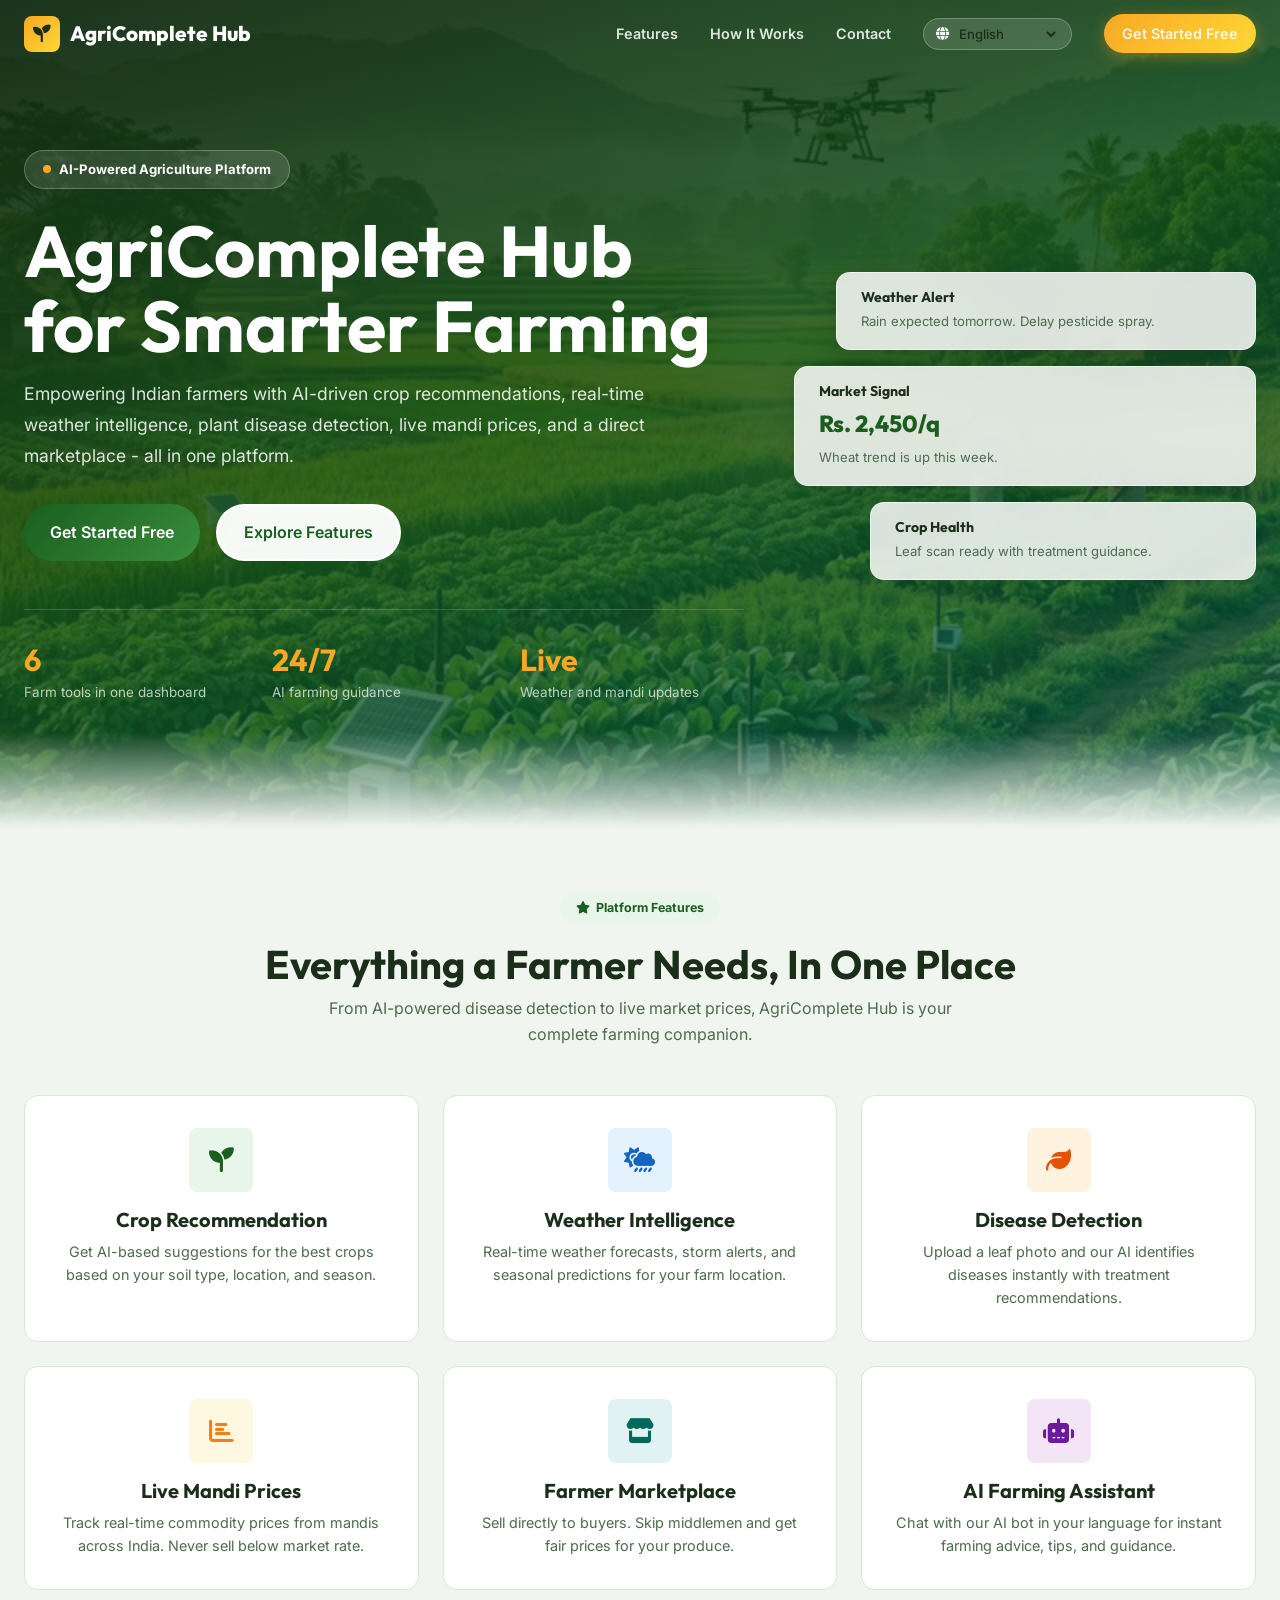
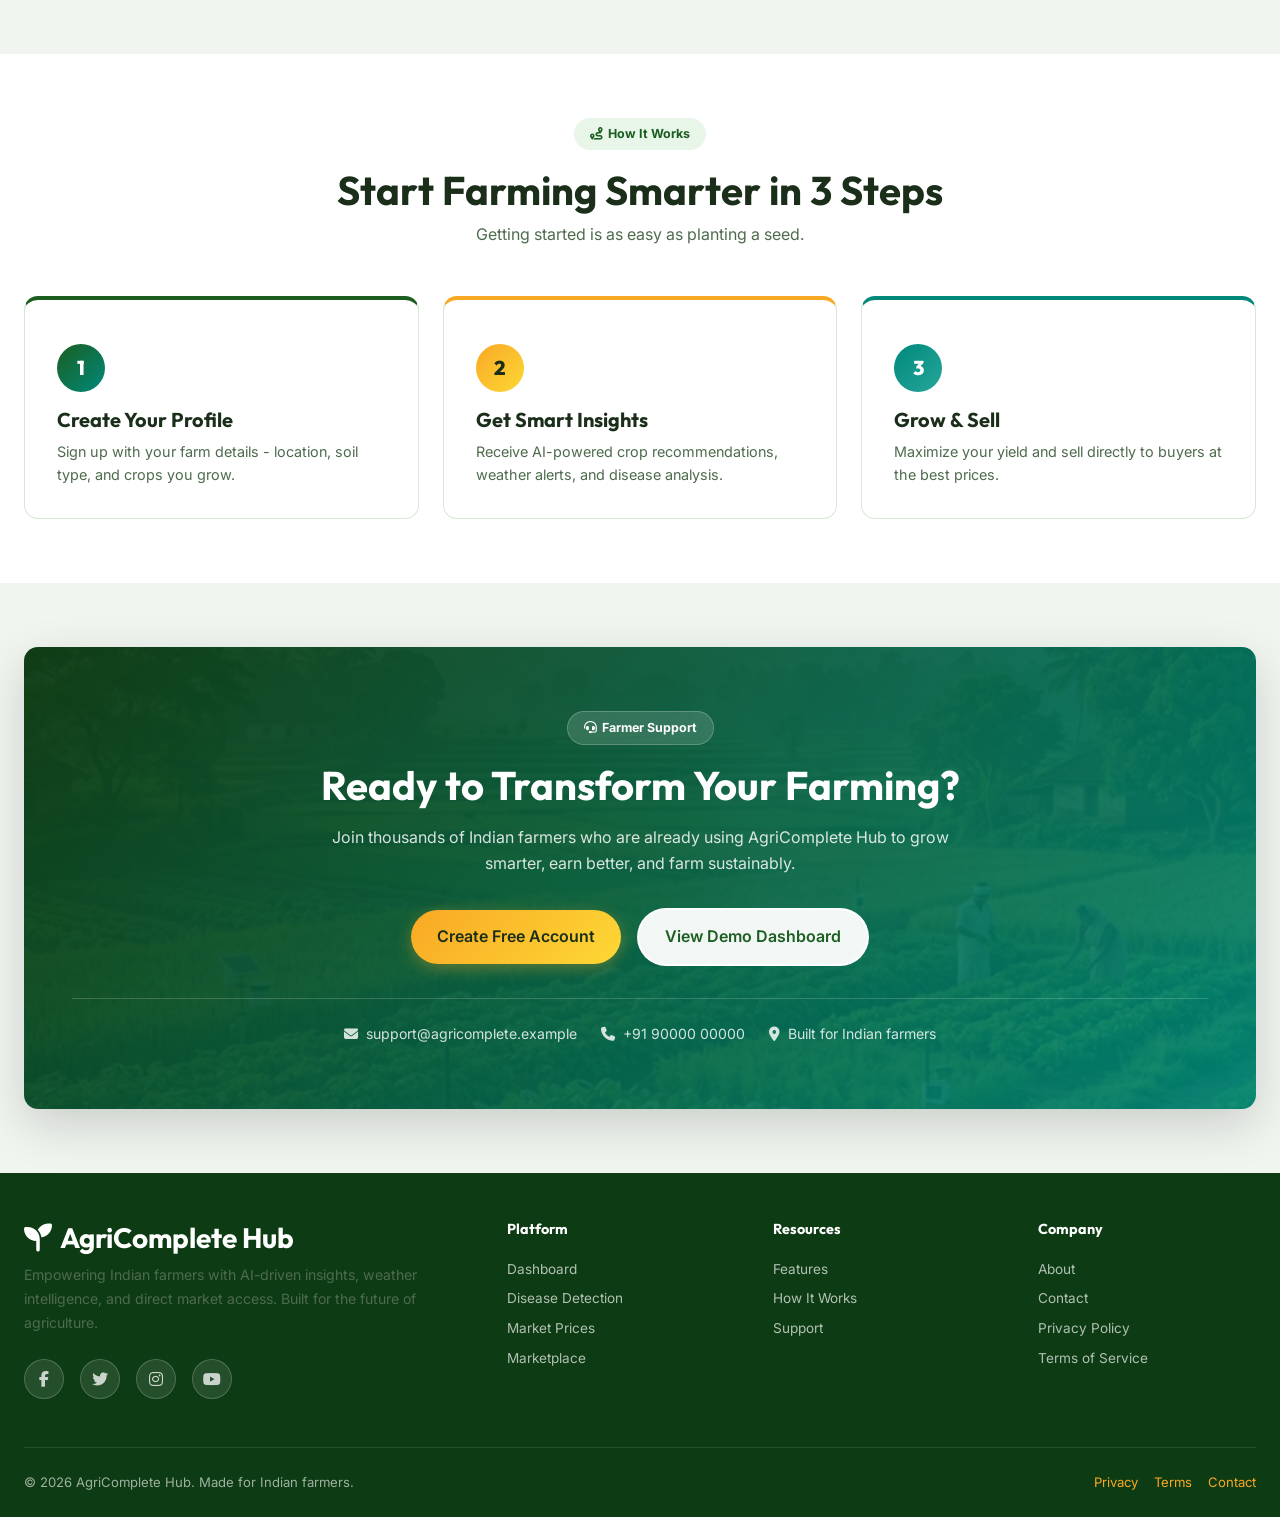
==== agricomplete-hub/frontend/index.html @ 4faf3c4d "Fix deployed login API targeting" ====
﻿<!DOCTYPE html>
<html lang="en">
<head>
 <meta charset="UTF-8">
 <meta name="viewport" content="width=device-width, initial-scale=1.0">
 <title>AgriComplete Hub - Smart Farming Made Simple</title>
 <meta name="description" content="AgriComplete Hub is an AI-powered agriculture platform helping farmers with crop recommendations, weather alerts, disease detection, market prices, and direct buyer connections.">
 <link rel="stylesheet" href="css/style.css?v=price-controls-20260604">
 <link rel="stylesheet" href="https://cdnjs.cloudflare.com/ajax/libs/font-awesome/6.5.1/css/all.min.css">
</head>
<body>

 <!-- ============ NAVIGATION ============ -->
 <nav class="landing-nav" id="landingNav">
 <div class="container">
 <a href="index.html" class="logo" aria-label="AgriComplete Hub home">
 <span class="logo-icon"><i class="fas fa-seedling"></i></span>
 AgriComplete Hub
 </a>
 <div class="landing-links" id="navLinks">
 <a href="#features" data-i18n="nav_features">Features</a>
 <a href="#how-it-works" data-i18n="nav_how_it_works">How It Works</a>
 <a href="#contact" data-i18n="nav_contact">Contact</a>
 <div class="lang-selector">
 <i class="fas fa-globe"></i>
 <select id="langSelectorLanding" onchange="changeLanguage(this.value)" aria-label="Select language">
 <option value="en">English</option>
 <option value="hi">HI</option>
 <option value="mr">MR</option>
 <option value="pa">PA</option>
 <option value="ta">TA</option>
 <option value="te">TE</option>
 </select>
 </div>
 <a href="auth.html" class="btn btn-accent btn-sm" data-i18n="get_started">Get Started</a>
 </div>
 <button class="mobile-menu-btn" id="mobileMenuBtn" type="button" onclick="toggleMobileMenu()" aria-label="Open menu">
 <i class="fas fa-bars"></i>
 </button>
 </div>
 </nav>

 <!-- ============ HERO ============ -->
 <section class="hero">
 <div class="container">
 <div class="hero-content fade-in">
 <div class="hero-badge">
 <span class="dot"></span>
 <span data-i18n="hero_badge">AI-Powered Agriculture Platform</span>
 </div>
 <h1 data-i18n="hero_title">AgriComplete Hub for Smarter Farming</h1>
 <p data-i18n="hero_desc">Empowering Indian farmers with AI-driven crop recommendations, real-time weather intelligence, plant disease detection, live mandi prices, and a direct marketplace - all in one platform.</p>
 <div class="hero-actions fade-in delay-2">
 <a href="auth.html" class="btn btn-primary btn-lg" data-i18n="get_started">Get Started Free</a>
 <a href="#features" class="btn btn-secondary btn-lg" data-i18n="explore_features">Explore Features</a>
 </div>
 <div class="hero-stats fade-in delay-3" aria-label="Platform highlights">
 <div class="hero-stat">
 <h3>6</h3>
 <p data-i18n="hero_stat_tools_text">Farm tools in one dashboard</p>
 </div>
 <div class="hero-stat">
 <h3>24/7</h3>
 <p data-i18n="hero_stat_ai_text">AI farming guidance</p>
 </div>
 <div class="hero-stat">
 <h3>Live</h3>
 <p data-i18n="hero_stat_live_text">Weather and mandi updates</p>
 </div>
 </div>
 </div>
 <div class="hero-visual fade-in delay-4" aria-hidden="true">
 <div class="float-card">
 <h4 data-i18n="float_weather_title">Weather Alert</h4>
 <p data-i18n="float_weather_text">Rain expected tomorrow. Delay pesticide spray.</p>
 </div>
 <div class="float-card">
 <h4 data-i18n="float_market_title">Market Signal</h4>
 <p class="float-value">Rs. 2,450/q</p>
 <p data-i18n="float_market_text">Wheat trend is up this week.</p>
 </div>
 <div class="float-card">
 <h4 data-i18n="float_crop_title">Crop Health</h4>
 <p data-i18n="float_crop_text">Leaf scan ready with treatment guidance.</p>
 </div>
 </div>
 </div>
 </section>

 <!-- ============ FEATURES ============ -->
 <section class="features-section" id="features">
 <div class="container">
 <div class="section-header fade-in">
 <div class="section-badge">
 <i class="fas fa-star"></i>
 <span data-i18n="features_badge">Platform Features</span>
 </div>
 <h2 data-i18n="features_title">Everything a Farmer Needs, In One Place</h2>
 <p data-i18n="features_desc">From AI-powered disease detection to live market prices, AgriComplete Hub is your complete farming companion.</p>
 </div>
 <div class="grid-3" id="featureGrid">
 <div class="feature-card fade-in delay-1">
 <div class="feature-icon green"><i class="fas fa-seedling"></i></div>
 <h4 data-i18n="f1_title">Crop Recommendation</h4>
 <p data-i18n="f1_desc">Get AI-based suggestions for the best crops based on your soil type, location, and season.</p>
 </div>
 <div class="feature-card fade-in delay-2">
 <div class="feature-icon blue"><i class="fas fa-cloud-sun-rain"></i></div>
 <h4 data-i18n="f2_title">Weather Intelligence</h4>
 <p data-i18n="f2_desc">Real-time weather forecasts, storm alerts, and seasonal predictions for your farm location.</p>
 </div>
 <div class="feature-card fade-in delay-3">
 <div class="feature-icon orange"><i class="fas fa-leaf"></i></div>
 <h4 data-i18n="f3_title">Disease Detection</h4>
 <p data-i18n="f3_desc">Upload a leaf photo and our AI identifies diseases instantly with treatment recommendations.</p>
 </div>
 <div class="feature-card fade-in delay-1">
 <div class="feature-icon yellow"><i class="fas fa-chart-bar"></i></div>
 <h4 data-i18n="f4_title">Live Mandi Prices</h4>
 <p data-i18n="f4_desc">Track real-time commodity prices from mandis across India. Never sell below market rate.</p>
 </div>
 <div class="feature-card fade-in delay-2">
 <div class="feature-icon teal"><i class="fas fa-store"></i></div>
 <h4 data-i18n="f5_title">Farmer Marketplace</h4>
 <p data-i18n="f5_desc">Sell directly to buyers. Skip middlemen and get fair prices for your produce.</p>
 </div>
 <div class="feature-card fade-in delay-3">
 <div class="feature-icon purple"><i class="fas fa-robot"></i></div>
 <h4 data-i18n="f6_title">AI Farming Assistant</h4>
 <p data-i18n="f6_desc">Chat with our AI bot in your language for instant farming advice, tips, and guidance.</p>
 </div>
 </div>
 </div>
 </section>

 <!-- ============ HOW IT WORKS ============ -->
 <section class="landing-section section-light" id="how-it-works">
 <div class="container">
 <div class="section-header fade-in">
 <div class="section-badge">
 <i class="fas fa-route"></i>
 <span data-i18n="hiw_badge">How It Works</span>
 </div>
 <h2 data-i18n="hiw_title">Start Farming Smarter in 3 Steps</h2>
 <p data-i18n="hiw_desc">Getting started is as easy as planting a seed.</p>
 </div>
 <div class="how-steps">
 <div class="step-card fade-in delay-1">
 <span class="step-number">1</span>
 <h4 data-i18n="step1_title">Create Your Profile</h4>
 <p data-i18n="step1_desc">Sign up with your farm details - location, soil type, and crops you grow.</p>
 </div>
 <div class="step-card fade-in delay-2">
 <span class="step-number">2</span>
 <h4 data-i18n="step2_title">Get Smart Insights</h4>
 <p data-i18n="step2_desc">Receive AI-powered crop recommendations, weather alerts, and disease analysis.</p>
 </div>
 <div class="step-card fade-in delay-3">
 <span class="step-number">3</span>
 <h4 data-i18n="step3_title">Grow & Sell</h4>
 <p data-i18n="step3_desc">Maximize your yield and sell directly to buyers at the best prices.</p>
 </div>
 </div>
 </div>
 </section>

 <!-- ============ CONTACT / CTA ============ -->
 <section class="cta-section" id="contact">
 <div class="container">
 <div class="cta-box fade-in">
 <div class="section-badge cta-badge">
 <i class="fas fa-headset"></i>
 <span data-i18n="cta_badge">Farmer Support</span>
 </div>
 <h2 data-i18n="cta_title">Ready to Transform Your Farming?</h2>
 <p data-i18n="cta_desc">Join thousands of Indian farmers who are already using AgriComplete Hub to grow smarter, earn better, and farm sustainably.</p>
 <div class="cta-actions">
 <a href="auth.html" class="btn btn-accent btn-lg" data-i18n="cta_btn1">Create Free Account</a>
 <a href="dashboard.html" class="btn btn-secondary btn-lg" data-i18n="cta_btn2">View Demo Dashboard</a>
 </div>
 <div class="contact-list" aria-label="Contact options">
 <span><i class="fas fa-envelope"></i> <span data-i18n="contact_email">support@agricomplete.example</span></span>
 <span><i class="fas fa-phone"></i> <span data-i18n="contact_phone">+91 90000 00000</span></span>
 <span><i class="fas fa-location-dot"></i> <span data-i18n="contact_location">Built for Indian farmers</span></span>
 </div>
 </div>
 </div>
 </section>

 <!-- ============ FOOTER ============ -->
 <footer class="landing-footer">
 <div class="container">
 <div class="footer-grid">
 <div class="footer-brand">
 <h3>
 <span><i class="fas fa-seedling"></i></span> AgriComplete Hub
 </h3>
 <p data-i18n="footer_desc">Empowering Indian farmers with AI-driven insights, weather intelligence, and direct market access. Built for the future of agriculture.</p>
 <div class="footer-socials">
 <a href="#" class="btn-icon" aria-label="Facebook"><i class="fab fa-facebook-f"></i></a>
 <a href="#" class="btn-icon" aria-label="Twitter"><i class="fab fa-twitter"></i></a>
 <a href="#" class="btn-icon" aria-label="Instagram"><i class="fab fa-instagram"></i></a>
 <a href="#" class="btn-icon" aria-label="YouTube"><i class="fab fa-youtube"></i></a>
 </div>
 </div>
 <div class="footer-links">
 <h4 data-i18n="footer_platform">Platform</h4>
 <a href="dashboard.html" data-i18n="nav_dashboard">Dashboard</a>
 <a href="disease-detection.html" data-i18n="nav_disease">Disease Detection</a>
 <a href="market-prices.html" data-i18n="nav_market">Market Prices</a>
 <a href="marketplace.html" data-i18n="nav_marketplace">Marketplace</a>
 </div>
 <div class="footer-links">
 <h4 data-i18n="footer_resources">Resources</h4>
 <a href="#features" data-i18n="nav_features">Features</a>
 <a href="#how-it-works" data-i18n="nav_how_it_works">How It Works</a>
 <a href="#contact" data-i18n="footer_support">Support</a>
 </div>
 <div class="footer-links">
 <h4 data-i18n="footer_company">Company</h4>
 <a href="#contact" data-i18n="footer_about">About</a>
 <a href="#contact" data-i18n="nav_contact">Contact</a>
 <a href="#contact" data-i18n="footer_privacy">Privacy Policy</a>
 <a href="#contact" data-i18n="footer_terms">Terms of Service</a>
 </div>
 </div>
 <div class="footer-bottom">
 <p data-i18n="footer_copyright">&copy; 2026 AgriComplete Hub. Made for Indian farmers.</p>
 <p>
 <a href="#contact" data-i18n="footer_privacy_short">Privacy</a>
 <a href="#contact" data-i18n="footer_terms_short">Terms</a>
 <a href="#contact" data-i18n="nav_contact">Contact</a>
 </p>
 </div>
 </div>
 </footer>

 <script src="js/main.js?v=deploy-auth-20260608"></script>
</body>
</html>
---- agricomplete-hub/frontend/css/style.css ----
/* =============================================
 AgriComplete Hub — Design System
 ============================================= */
@import url('https://fonts.googleapis.com/css2?family=Inter:wght@300;400;500;600;700;800;900&family=Outfit:wght@400;500;600;700;800&display=swap');

/* ---------- CSS Variables ---------- */:root {
 /* Brand */
 --color-primary: #1B5E20;
 --color-primary-light: #388E3C;
 --color-primary-dark: #0D3B13;
 --color-secondary: #F9A825;
 --color-secondary-light: #FDD835;
 --color-accent: #00897B;
 --color-accent-light: #26A69A;

 /* Surfaces */
 --bg-body: #F1F5F0;
 --bg-card: #FFFFFF;
 --bg-sidebar: #0D3B13;
 --bg-glass: rgba(255,255,255,0.72);
 --bg-dark-glass: rgba(13,59,19,0.85);

 /* Text */
 --text-primary: #1A2E1A;
 --text-secondary: #4E6B4E;
 --text-muted: #8CA68C;
 --text-on-dark: #E8F5E9;
 --text-white: #FFFFFF;

 /* Borders & Shadow */
 --border-light: #D5E8D4;
 --border-medium: #A5C9A5;
 --shadow-sm: 0 1px 3px rgba(0,0,0,.06);
 --shadow-md: 0 4px 12px rgba(0,0,0,.08);
 --shadow-lg: 0 8px 30px rgba(0,0,0,.12);
 --shadow-xl: 0 16px 48px rgba(0,0,0,.16);
 --shadow-glow: 0 0 20px rgba(27,94,32,.25);

 /* Radius */
 --radius-sm: 8px;
 --radius-md: 14px;
 --radius-lg: 20px;
 --radius-xl: 28px;
 --radius-full: 9999px;

 /* Spacing */
 --space-xs: 4px;
 --space-sm: 8px;
 --space-md: 16px;
 --space-lg: 24px;
 --space-xl: 32px;
 --space-2xl: 48px;
 --space-3xl: 64px;

 /* Typography */
 --font-primary: 'Inter', -apple-system, sans-serif;
 --font-heading: 'Outfit', 'Inter', sans-serif;

 /* Transitions */
 --ease-smooth: cubic-bezier(.4,0,.2,1);
 --transition-fast: 150ms var(--ease-smooth);
 --transition-normal: 300ms var(--ease-smooth);
 --transition-slow: 500ms var(--ease-smooth);

 /* Layout */
 --sidebar-width: 260px;
 --topbar-height: 64px;
 --content-max: 1280px;
}

/* ---------- Reset ---------- */
*,*::before,*::after { box-sizing:border-box; margin:0; padding:0; }
html { scroll-behavior:smooth; -webkit-text-size-adjust:100%; }
body {
 font-family: var(--font-primary);
 background: var(--bg-body);
 color: var(--text-primary);
 line-height: 1.6;
 overflow-x: hidden;
 min-height: 100vh;
}
img { max-width:100%; display:block; }
a { text-decoration:none; color:inherit; }
button { cursor:pointer; border:none; background:none; font:inherit; }
ul,ol { list-style:none; }
input,select,textarea { font:inherit; }

/* ---------- Typography ---------- */
h1,h2,h3,h4,h5,h6 { font-family:var(--font-heading); font-weight:700; line-height:1.2; color:var(--text-primary); }
h1 { font-size:clamp(2rem, 5vw, 3.5rem); }
h2 { font-size:clamp(1.5rem, 3.5vw, 2.5rem); }
h3 { font-size:clamp(1.2rem, 2.5vw, 1.75rem); }
h4 { font-size:1.25rem; }
p { color:var(--text-secondary); }

/* ---------- Utility ---------- */.container { width:100%; max-width:var(--content-max); margin:0 auto; padding:0 var(--space-lg); }.flex { display:flex; }.flex-col { flex-direction:column; }.items-center { align-items:center; }.justify-between { justify-content:space-between; }.gap-sm { gap:var(--space-sm); }.gap-md { gap:var(--space-md); }.gap-lg { gap:var(--space-lg); }.gap-xl { gap:var(--space-xl); }.text-center { text-align:center; }.hidden { display:none!important; }

/* ---------- Buttons ---------- */.btn {
 display:inline-flex; align-items:center; gap:8px;
 padding: 12px 28px;
 font-weight:600; font-size:.95rem;
 border-radius: var(--radius-full);
 transition: all var(--transition-normal);
 position:relative; overflow:hidden;
}.btn::after {
 content:''; position:absolute; inset:0;
 background: linear-gradient(120deg, transparent 30%, rgba(255,255,255,.15) 50%, transparent 70%);
 transform: translateX(-100%);
 transition: transform.6s;
}.btn:hover::after { transform: translateX(100%); }.btn-primary {
 background: linear-gradient(135deg, var(--color-primary), var(--color-primary-light));
 color: var(--text-white);
 box-shadow: 0 4px 15px rgba(27,94,32,.35);
}.btn-primary:hover {
 transform: translateY(-2px);
 box-shadow: 0 6px 20px rgba(27,94,32,.45);
}.btn-secondary {
 background: var(--bg-card);
 color: var(--color-primary);
 border: 2px solid var(--color-primary);
}.btn-secondary:hover {
 background: var(--color-primary);
 color: var(--text-white);
 transform: translateY(-2px);
}.btn-accent {
 background: linear-gradient(135deg, var(--color-secondary), var(--color-secondary-light));
 color: var(--text-primary);
 box-shadow: 0 4px 15px rgba(249,168,37,.35);
}.btn-accent:hover { transform:translateY(-2px); box-shadow:0 6px 20px rgba(249,168,37,.45); }.btn-sm { padding:8px 18px; font-size:.85rem; }.btn-icon {
 width:40px; height:40px; padding:0;
 display:inline-flex; align-items:center; justify-content:center;
 border-radius:var(--radius-full);
 background: var(--bg-glass);
 backdrop-filter:blur(8px);
 border:1px solid var(--border-light);
}.btn-icon:hover { background:var(--color-primary); color:var(--text-white); }

/* ---------- Cards ---------- */.card {
 background: var(--bg-card);
 border-radius: var(--radius-lg);
 padding: var(--space-lg);
 box-shadow: var(--shadow-md);
 border: 1px solid var(--border-light);
 transition: all var(--transition-normal);
}.card:hover {
 box-shadow: var(--shadow-lg);
 transform: translateY(-4px);
}.card-glass {
 background: var(--bg-glass);
 backdrop-filter: blur(16px);
 border: 1px solid rgba(255,255,255,.4);
}.card-gradient {
 background: linear-gradient(135deg, var(--color-primary), var(--color-accent));
 color: var(--text-white);
 border: none;
}.card-gradient p,.card-gradient h3,.card-gradient h4 { color:var(--text-on-dark); }

/* ---------- Badge ---------- */.badge {
 display:inline-flex; align-items:center; gap:4px;
 padding: 4px 12px;
 font-size:.75rem; font-weight:600;
 border-radius: var(--radius-full);
 background: #E8F5E9;
 color: var(--color-primary);
}.badge-warning { background:#FFF8E1; color:#F57F17; }.badge-danger { background:#FFEBEE; color:#C62828; }.badge-info { background:#E3F2FD; color:#1565C0; }

/* ---------- Input ---------- */.input-group {
 display:flex; flex-direction:column; gap:6px;
}.input-group label {
 font-size:.85rem; font-weight:600; color:var(--text-primary);
}.input-field {
 width:100%;
 padding: 12px 16px;
 border-radius: var(--radius-md);
 border: 1.5px solid var(--border-light);
 background: var(--bg-card);
 font-size:.95rem;
 transition: all var(--transition-fast);
 color: var(--text-primary);
}.input-field:focus {
 outline:none;
 border-color: var(--color-primary);
 box-shadow: 0 0 0 3px rgba(27,94,32,.12);
}.input-field::placeholder { color:var(--text-muted); }

/* ---------- Sidebar ---------- */.sidebar {
 position:fixed; top:0; left:0; bottom:0;
 width: var(--sidebar-width);
 background: linear-gradient(180deg, var(--bg-sidebar) 0%, #0A2E10 100%);
 padding: var(--space-lg) 0;
 z-index:100;
 display:flex; flex-direction:column;
 transition: transform var(--transition-normal);
 overflow-y:auto;
}.sidebar-brand {
 padding: 0 var(--space-lg) var(--space-xl);
 border-bottom: 1px solid rgba(255,255,255,.1);
 margin-bottom: var(--space-md);
}.sidebar-brand h2 {
 color: var(--text-white);
 font-size:1.3rem;
 display:flex; align-items:center; gap:10px;
}.sidebar-brand h2.brand-icon {
 width:36px; height:36px;
 background: linear-gradient(135deg, var(--color-secondary), var(--color-secondary-light));
 border-radius: var(--radius-sm);
 display:flex; align-items:center; justify-content:center;
 font-size:1.2rem;
}.sidebar-brand p {
 color: rgba(255,255,255,.5);
 font-size:.75rem; margin-top:4px;
}.sidebar-nav { flex:1; padding:0 var(--space-sm); }.nav-section-title {
 font-size:.7rem; font-weight:700;
 text-transform:uppercase; letter-spacing:1.5px;
 color: rgba(255,255,255,.35);
 padding: var(--space-md) var(--space-md) var(--space-sm);
}.nav-item {
 display:flex; align-items:center; gap:12px;
 padding: 11px var(--space-md);
 margin: 2px 0;
 border-radius: var(--radius-sm);
 color: rgba(255,255,255,.65);
 font-size:.9rem; font-weight:500;
 transition: all var(--transition-fast);
 position:relative;
}.nav-item:hover {
 background: rgba(255,255,255,.08);
 color: var(--text-white);
}.nav-item.active {
 background: linear-gradient(135deg, rgba(56,142,60,.4), rgba(0,137,123,.3));
 color: var(--text-white);
 font-weight:600;
}.nav-item.active::before {
 content:'';
 position:absolute; left:0; top:50%; transform:translateY(-50%);
 width:3px; height:60%;
 background: var(--color-secondary);
 border-radius: 0 4px 4px 0;
}.nav-item i { font-size:1.1rem; width:22px; text-align:center; }.nav-item .nav-badge {
 margin-left:auto;
 background: var(--color-secondary);
 color: var(--text-primary);
 font-size:.65rem; font-weight:700;
 padding:2px 7px; border-radius:var(--radius-full);
}
.sidebar-footer {
 padding: var(--space-md) var(--space-lg);
 border-top: 1px solid rgba(255,255,255,.1);
}
.sidebar-footer .user-profile {
 display:flex;
 align-items:center;
 gap:10px;
 min-width:0;
}
.sidebar-footer .user-avatar {
 width:36px; height:36px;
 border-radius:var(--radius-full);
 background: linear-gradient(135deg, var(--color-secondary), var(--color-accent));
 display:flex; align-items:center; justify-content:center;
 color:var(--text-white); font-weight:700; font-size:.85rem;
 flex:0 0 36px;
}
.sidebar-footer .user-info {
 flex:1;
 min-width:0;
 display:block;
}
.sidebar-footer .user-info h4 {
 color:var(--text-white);
 display:block;
 font-size:.85rem;
 font-weight:600;
 line-height:1.25;
 margin:0;
 white-space:nowrap;
 overflow:hidden;
 text-overflow:ellipsis;
}
.sidebar-footer .user-info p {
 color:rgba(255,255,255,.5);
 font-size:.7rem;
 margin:2px 0 0;
}

/* ---------- Topbar ---------- */.topbar {
 height: var(--topbar-height);
 background: var(--bg-glass);
 backdrop-filter: blur(16px);
 border-bottom: 1px solid var(--border-light);
 display:flex; align-items:center; justify-content:space-between;
 padding: 0 var(--space-xl);
 position:sticky; top:0; z-index:50;
}.topbar-left { display:flex; align-items:center; gap:var(--space-md); }.topbar-left h3 { font-size:1.15rem; }.topbar-left p { font-size:.8rem; color:var(--text-muted); }.topbar-menu-toggle {
 display:inline-flex;
 align-items:center;
 justify-content:center;
 width:42px;
 height:42px;
 flex:0 0 42px;
 border:1px solid var(--border-light);
 border-radius:var(--radius-sm);
 background:var(--bg-card);
 color:var(--color-primary);
 box-shadow:var(--shadow-sm);
 transition:all var(--transition-fast);
}.topbar-menu-toggle:hover {
 transform:translateY(-1px);
 box-shadow:var(--shadow-md);
}.topbar-menu-toggle.is-collapsed {
 background:var(--color-primary);
 color:#FFFFFF;
 border-color:var(--color-primary);
}.topbar-right { display:flex; align-items:center; gap:var(--space-md); }.search-bar {
 display:flex; align-items:center; gap:8px;
 background: var(--bg-body);
 border:1px solid var(--border-light);
 border-radius: var(--radius-full);
 padding: 8px 16px;
 min-width:240px;
 transition: all var(--transition-fast);
}.search-bar:focus-within { border-color:var(--color-primary); box-shadow:0 0 0 3px rgba(27,94,32,.1); }.search-bar input { border:none; background:transparent; outline:none; flex:1; font-size:.85rem; }.search-bar i { color:var(--text-muted); font-size:.9rem; }.notification-btn {
 position:relative;
}.notification-btn .notif-dot {
 position:absolute; top:6px; right:6px;
 width:8px; height:8px;
 background:var(--color-secondary);
 border-radius:50%;
 border:2px solid var(--bg-card);
}.notification-menu {
 position: absolute;
 top: calc(100% + 10px);
 right: 0;
 width: min(360px, calc(100vw - 32px));
 max-height: 420px;
 overflow: hidden;
 background: var(--bg-card);
 border: 1px solid var(--border-light);
 border-radius: var(--radius-md);
 box-shadow: var(--shadow-lg);
 opacity: 0;
 transform: translateY(-6px);
 pointer-events: none;
 transition: opacity var(--transition-fast), transform var(--transition-fast);
 z-index: 250;
}.notification-menu.open {
 opacity: 1;
 transform: translateY(0);
 pointer-events: auto;
}.notification-header {
 display: flex;
 align-items: center;
 justify-content: space-between;
 padding: 12px 14px;
 border-bottom: 1px solid var(--border-light);
}.notification-header h4 {
 margin: 0;
 font-size: 0.95rem;
}.mark-read-btn {
 border: none;
 background: transparent;
 color: var(--color-primary);
 font-size: 0.78rem;
 font-weight: 600;
 cursor: pointer;
}.notification-list {
 max-height: 320px;
 overflow-y: auto;
}.notification-item {
 padding: 12px 14px;
 border-bottom: 1px solid var(--border-light);
}.notification-item.is-unread {
 background:rgba(255,248,225,.72);
 border-left:3px solid var(--color-secondary);
}.notification-item:last-child {
 border-bottom: none;
}.notification-item h5 {
 margin: 0 0 4px;
 font-size: 0.86rem;
}.notification-item p {
 margin: 0 0 6px;
 font-size: 0.8rem;
 color: var(--text-secondary);
 line-height: 1.45;
}.notification-item span {
 font-size: 0.74rem;
 color: var(--text-muted);
}.notification-empty {
 padding: 20px 14px;
 text-align: center;
 color: var(--text-secondary);
 font-size: 0.84rem;
}.help-menu {
 position: absolute;
 top: calc(100% + 10px);
 right: 0;
 width: min(320px, calc(100vw - 32px));
 background: var(--bg-card);
 border: 1px solid var(--border-light);
 border-radius: var(--radius-md);
 box-shadow: var(--shadow-lg);
 padding: 12px;
 opacity: 0;
 transform: translateY(-6px);
 pointer-events: none;
 transition: opacity var(--transition-fast), transform var(--transition-fast);
 z-index: 250;
}.help-menu.open {
 opacity: 1;
 transform: translateY(0);
 pointer-events: auto;
}.help-menu h4 {
 margin: 0 0 6px;
 font-size: 0.95rem;
}.help-menu p {
 margin: 0 0 10px;
 font-size: 0.8rem;
 color: var(--text-secondary);
}.help-links {
 display: flex;
 flex-direction: column;
 gap: 8px;
}.help-links a,.help-links button {
 width: 100%;
 text-align: left;
 border: 1px solid var(--border-light);
 border-radius: var(--radius-sm);
 background: var(--bg-body);
 color: var(--text-primary);
 font-size: 0.82rem;
 padding: 9px 10px;
 text-decoration: none;
 cursor: pointer;
}.help-links a:hover,.help-links button:hover {
 border-color: var(--color-primary);
 background: rgba(27, 94, 32, 0.06);
}

/* Language Selector */.lang-selector {
 display:flex; align-items:center; gap:6px;
 background: var(--bg-body);
 border: 1px solid var(--border-light);
 border-radius: var(--radius-full);
 padding: 6px 12px;
 font-size:.82rem; font-weight:500;
 cursor:pointer;
 transition:all var(--transition-fast);
}.lang-selector:hover { border-color:var(--color-primary); }.lang-selector select {
 border:none; background:transparent; outline:none;
 font-size:.82rem; font-weight:500; cursor:pointer;
 color:var(--text-primary);
 min-width:104px;
 max-width:132px;
 text-overflow:ellipsis;
}.lang-selector select option {
 background:#FFFFFF;
 color:var(--text-primary);
}

/* ---------- Main Content ---------- */.main-content {
 margin-left: var(--sidebar-width);
 min-height:100vh;
 transition:margin-left var(--transition-normal);
}.page-content {
 padding: var(--space-xl);
 max-width: var(--content-max);
}body.sidebar-collapsed .sidebar {
 transform:translateX(-100%);
 box-shadow:none;
}body.sidebar-collapsed .main-content {
 margin-left:0;
}

/* ---------- Grid Layouts ---------- */.grid-2 { display:grid; grid-template-columns:repeat(2,1fr); gap:var(--space-lg); }.grid-3 { display:grid; grid-template-columns:repeat(3,1fr); gap:var(--space-lg); }.grid-4 { display:grid; grid-template-columns:repeat(4,1fr); gap:var(--space-lg); }.grid-sidebar { display:grid; grid-template-columns:2fr 1fr; gap:var(--space-lg); }

/* ---------- Stat Cards ---------- */.stat-card {
 background: var(--bg-card);
 border-radius: var(--radius-lg);
 padding: var(--space-lg);
 border: 1px solid var(--border-light);
 display:flex; align-items:center; gap:var(--space-md);
 transition: all var(--transition-normal);
}.stat-card:hover { box-shadow:var(--shadow-lg); transform:translateY(-3px); }.stat-icon {
 width:52px; height:52px;
 border-radius: var(--radius-md);
 display:flex; align-items:center; justify-content:center;
 font-size:1.4rem;
}.stat-icon.green { background: #E8F5E9; color: var(--color-primary); }.stat-icon.blue { background: #E3F2FD; color: #1565C0; }.stat-icon.orange { background: #FFF3E0; color: #E65100; }.stat-icon.purple { background: #F3E5F5; color: #6A1B9A; }.stat-icon.teal { background: #E0F2F1; color: #00695C; }.stat-value { font-size:1.6rem; font-weight:800; font-family:var(--font-heading); }.stat-label { font-size:.8rem; color:var(--text-muted); }.stat-change { font-size:.75rem; font-weight:600; }.stat-change.up { color:#2E7D32; }.stat-change.down { color:#C62828; }

/* ---------- Weather Widget ---------- */.weather-widget {
 background: linear-gradient(135deg, #1565C0, #0D47A1, #01579B);
 border-radius: var(--radius-lg);
 padding: var(--space-xl);
 color: var(--text-white);
 position:relative; overflow:hidden;
}.weather-widget::before {
 content:''; position:absolute; top:-40px; right:-40px;
 width:160px; height:160px;
 background: rgba(255,255,255,.08);
 border-radius:50%;
}.weather-widget::after {
 content:''; position:absolute; bottom:-60px; left:-60px;
 width:200px; height:200px;
 background: rgba(255,255,255,.05);
 border-radius:50%;
}.weather-widget.weather-widget-focus {
 outline: 3px solid rgba(255, 214, 10,.95);
 box-shadow: 0 0 0 8px rgba(255, 214, 10,.2), var(--shadow-xl);
}.weather-temp { font-size:3.5rem; font-weight:800; font-family:var(--font-heading); line-height:1; }.weather-desc { font-size:.95rem; opacity:.85; margin-top:4px; }.weather-details { display:flex; gap:var(--space-lg); margin-top:var(--space-md); }.weather-detail { display:flex; align-items:center; gap:6px; font-size:.85rem; opacity:.9; }.weather-detail strong {
 color: #FFFFFF;
 font-weight: 800;
}
#wAQI {
 color: #FFFFFF!important;
 background: rgba(255,255,255,.16);
 border: 1px solid rgba(255,255,255,.22);
 border-radius: var(--radius-full);
 padding: 2px 8px;
}.weather-forecast {
 display:flex; gap:var(--space-md); margin-top:var(--space-lg);
 padding-top:var(--space-md);
 border-top:1px solid rgba(255,255,255,.15);
}.forecast-day {
 text-align:center; flex:1;
 padding:var(--space-sm);
 border-radius:var(--radius-sm);
 transition: background var(--transition-fast);
}.forecast-day:hover { background:rgba(255,255,255,.1); }.forecast-day.day { font-size:.75rem; opacity:.7; }.forecast-day.temp { font-size:1rem; font-weight:700; margin-top:4px; }.forecast-day i { font-size:1.3rem; margin-top:4px; }

/* ---------- Chart ---------- */.chart-container {
 background: var(--bg-card);
 border-radius: var(--radius-lg);
 padding: var(--space-lg);
 border:1px solid var(--border-light);
}.price-trend-card {
 overflow:hidden;
 box-shadow:var(--shadow-md);
}.chart-header {
 display:flex; align-items:flex-start; justify-content:space-between;
 gap:var(--space-md);
 margin-bottom:var(--space-md);
}.chart-title-group h4 { font-size:1rem; margin-bottom:3px; }.chart-title-group p {
 font-size:.78rem;
 color:var(--text-muted);
}.chart-controls {
 display:flex;
 align-items:center;
 gap:var(--space-sm);
 flex-wrap:wrap;
 justify-content:flex-end;
}.chart-crop-select {
 display:flex;
 align-items:center;
 gap:8px;
 min-height:34px;
 padding:5px 10px;
 border:1px solid rgba(27,94,32,.18);
 border-radius:var(--radius-full);
 background:#FFFFFF;
 color:#263238;
 font-size:.78rem;
 font-weight:700;
 position:relative;
 z-index:2;
}.chart-crop-select select {
 appearance:auto;
 -webkit-appearance:menulist;
 border:1px solid rgba(27,94,32,.18);
 border-radius:6px;
 outline:none;
 background:#FFFFFF;
 color:#1B1F23;
 font-weight:800;
 cursor:pointer;
 min-width:96px;
 padding:3px 24px 3px 8px;
 color-scheme:light;
}.chart-crop-select option {
 color:#1B1F23;
 background:#FFFFFF;
}.chart-filters { display:flex; gap:var(--space-sm); }.chart-filter {
 display:inline-flex;
 align-items:center;
 justify-content:center;
 min-width:44px;
 min-height:34px;
 padding:5px 14px; border-radius:var(--radius-full);
 font-size:.78rem; font-weight:700;
 background:#FFFFFF; color:#263238;
 border:1px solid rgba(27,94,32,.18);
 transition:all var(--transition-fast);
 position:relative;
 z-index:2;
}.chart-filter.active,.chart-filter:hover {
 background:var(--color-primary);
 color:var(--text-white);
 border-color:var(--color-primary);
 box-shadow:0 6px 14px rgba(27,94,32,.18);
}.chart-summary {
 display:grid;
 grid-template-columns:repeat(3, minmax(0, 1fr));
 gap:var(--space-sm);
 margin-bottom:var(--space-md);
}.trend-metric {
 padding:12px 14px;
 border:1px solid var(--border-light);
 border-radius:var(--radius-sm);
 background:linear-gradient(180deg, rgba(27,94,32,.04), rgba(0,137,123,.02));
}.trend-metric span {
 display:block;
 font-size:.72rem;
 color:var(--text-muted);
 font-weight:800;
 text-transform:uppercase;
 letter-spacing:.5px;
}.trend-metric strong {
 display:block;
 margin-top:2px;
 color:var(--text-primary);
 font:800 1.1rem/1.2 var(--font-heading);
}.trend-up { color:#2E7D32!important; }.trend-down { color:#C62828!important; }.trend-flat { color:var(--text-secondary)!important; }.chart-body {
 width:100%;
 min-height:300px;
 position:relative;
 display:grid;
 grid-template-columns:42px minmax(0, 1fr);
 gap:var(--space-sm);
}.chart-scale {
 height:260px;
 display:flex;
 flex-direction:column;
 justify-content:space-between;
 padding:26px 0 34px;
 color:var(--text-muted);
 font-size:.68rem;
 font-weight:800;
 text-transform:uppercase;
}.chart-plot {
 position:relative;
 min-height:300px;
 padding:26px 12px 34px;
 border:1px solid var(--border-light);
 border-radius:var(--radius-sm);
 background:
 linear-gradient(180deg, rgba(255,255,255,.85), rgba(241,245,240,.55)),
 repeating-linear-gradient(to top, transparent 0, transparent 58px, rgba(165,201,165,.24) 59px, transparent 60px);
 overflow-x:auto;
}.chart-bar-group {
 position:relative;
 z-index:2;
 display:flex;
 align-items:flex-end;
 gap:12px;
 height:238px;
 min-width:420px;
 padding:0 4px;
}.chart-bar {
 flex:1;
 min-width:42px;
 height:var(--bar-height, 50%);
 background:linear-gradient(180deg, var(--color-primary-light), var(--color-primary));
 border-radius:8px 8px 4px 4px;
 position:relative;
 box-shadow:inset 0 1px 0 rgba(255,255,255,.22), 0 8px 18px rgba(27,94,32,.14);
 transition:transform var(--transition-fast), filter var(--transition-fast), box-shadow var(--transition-fast);
}.chart-bar.is-high {
 background:linear-gradient(180deg, var(--color-accent-light), var(--color-accent));
}.chart-bar.is-low {
 background:linear-gradient(180deg, #FDD835, #F9A825);
}.chart-bar:hover {
 transform:translateY(-4px);
 filter:brightness(1.04);
 box-shadow:inset 0 1px 0 rgba(255,255,255,.28), 0 14px 26px rgba(27,94,32,.22);
}.chart-bar .bar-value {
 position:absolute;
 top:-26px;
 left:50%;
 transform:translateX(-50%);
 padding:3px 7px;
 border-radius:var(--radius-full);
 background:#FFFFFF;
 border:1px solid var(--border-light);
 box-shadow:var(--shadow-sm);
 color:var(--text-primary);
 font-size:.68rem;
 font-weight:800;
 white-space:nowrap;
}.chart-bar .bar-label {
 position:absolute;
 bottom:-27px;
 left:50%;
 transform:translateX(-50%);
 color:var(--text-muted);
 font-size:.72rem;
 font-weight:800;
 white-space:nowrap;
}.chart-average-line {
 position:absolute;
 left:12px;
 right:12px;
 bottom:var(--avg-position, 50%);
 z-index:1;
 border-top:2px dashed rgba(0,137,123,.46);
 pointer-events:none;
}.chart-average-line span {
 position:absolute;
 right:0;
 top:-12px;
 background:#E0F2F1;
 color:#00695C;
 border-radius:var(--radius-full);
 padding:2px 8px;
 font-size:.68rem;
 font-weight:900;
}.chart-insight {
 margin-top:var(--space-sm);
 padding:10px 12px;
 border-radius:var(--radius-sm);
 background:#E8F5E9;
 color:var(--color-primary);
 font-size:.82rem;
 font-weight:700;
}

/* ---------- Dashboard Weather Polish ---------- */
.weather-widget.weather-widget-pro {
 grid-column:1 / -1;
 min-height:248px;
 padding:24px;
 border:1px solid rgba(255,255,255,.16);
 border-radius:18px;
 background:
  radial-gradient(circle at 86% 8%, rgba(255,255,255,.18), transparent 22%),
  linear-gradient(135deg, #0E5E9D 0%, #0A7F8A 52%, #12643E 100%);
 box-shadow:0 18px 42px rgba(4,64,88,.2);
}
.weather-widget-content {
 position:relative;
 z-index:1;
 display:flex;
 flex-direction:column;
 gap:18px;
}
.weather-topline {
 display:flex;
 align-items:flex-start;
 justify-content:space-between;
 gap:18px;
}
.weather-identity {
 display:flex;
 align-items:center;
 gap:12px;
 min-width:0;
}
.weather-identity h4 {
 color:#FFFFFF;
 margin-bottom:2px;
 font-size:1.2rem;
}
.weather-identity p {
 color:rgba(255,255,255,.82);
 font-size:.86rem;
 white-space:nowrap;
 overflow:hidden;
 text-overflow:ellipsis;
 max-width:420px;
}
.weather-icon-frame {
 width:48px;
 height:48px;
 display:flex;
 align-items:center;
 justify-content:center;
 border-radius:14px;
 background:rgba(255,255,255,.16);
 border:1px solid rgba(255,255,255,.24);
 box-shadow:inset 0 1px 0 rgba(255,255,255,.18);
 font-size:1.65rem;
 flex-shrink:0;
}
.weather-controls {
 display:flex;
 align-items:center;
 gap:10px;
 flex-wrap:wrap;
 justify-content:flex-end;
}
.weather-city-input {
 width:180px;
 min-height:42px;
 padding:9px 13px;
 border-color:rgba(255,255,255,.38);
 background:rgba(255,255,255,.96);
 color:#16351F;
 box-shadow:0 10px 22px rgba(0,0,0,.12);
}
.weather-update-btn {
 min-height:42px;
 padding-inline:16px;
 box-shadow:0 10px 22px rgba(0,0,0,.14);
}
.weather-main-readout {
 display:flex;
 align-items:flex-end;
 justify-content:space-between;
 gap:18px;
}
.weather-widget-pro .weather-temp {
 font-size:4.1rem;
 letter-spacing:0;
 text-shadow:0 8px 22px rgba(0,0,0,.14);
}
.weather-widget-pro .weather-desc {
 display:inline-flex;
 align-items:center;
 min-height:30px;
 margin-top:6px;
 padding:6px 12px;
 border-radius:var(--radius-full);
 background:rgba(255,255,255,.14);
 border:1px solid rgba(255,255,255,.18);
 color:rgba(255,255,255,.92);
 opacity:1;
 font-weight:700;
}
.weather-widget-pro .weather-details {
 display:grid;
 grid-template-columns:repeat(5, minmax(120px, 1fr));
 gap:10px;
 margin-top:0;
}
.weather-widget-pro .weather-detail {
 min-height:46px;
 padding:10px 12px;
 border-radius:12px;
 background:rgba(255,255,255,.12);
 border:1px solid rgba(255,255,255,.16);
 opacity:1;
 font-weight:700;
}
.weather-widget-pro .weather-detail i {
 color:#E8F8FF;
 width:18px;
 text-align:center;
}
.weather-widget-pro .weather-forecast {
 display:grid;
 grid-template-columns:repeat(3, minmax(0, 1fr));
 gap:10px;
 margin-top:0;
 padding-top:14px;
}
.weather-widget-pro .forecast-day {
 display:grid;
 grid-template-columns:1fr auto auto;
 align-items:center;
 gap:8px;
 min-height:54px;
 padding:10px 12px;
 text-align:left;
 background:rgba(255,255,255,.1);
 border:1px solid rgba(255,255,255,.15);
}
.weather-widget-pro .forecast-day .day {
 opacity:.82;
 font-weight:800;
}
.weather-widget-pro .forecast-day .temp {
 margin-top:0;
 font-size:1rem;
}
.weather-widget-pro .forecast-day i {
 margin-top:0;
 font-size:1.05rem;
}

/* ---------- Dashboard Chart Sizing ---------- */
.dashboard-insights-grid {
 grid-template-columns:minmax(0, 1.45fr) minmax(320px, .9fr);
 align-items:start;
}
.price-trend-card {
 padding:18px;
}
.price-trend-card .chart-header,
.price-trend-card .chart-summary {
 margin-bottom:12px;
}
.price-trend-card .trend-metric {
 padding:10px 12px;
}
.price-trend-card .trend-metric strong {
 font-size:1rem;
}
.price-trend-card .chart-body {
 min-height:228px;
 grid-template-columns:36px minmax(0, 1fr);
}
.price-trend-card .chart-scale {
 height:202px;
 padding:22px 0 28px;
}
.price-trend-card .chart-plot {
 min-height:228px;
 padding:22px 10px 28px;
}
.price-trend-card .chart-bar-group {
 height:178px;
 min-width:390px;
}
.price-trend-card .chart-insight {
 margin-top:10px;
 padding:9px 11px;
}

@media(max-width:1100px) {
 .weather-widget-pro .weather-details {
  grid-template-columns:repeat(3, minmax(130px, 1fr));
 }
}

@media(max-width:768px) {
 .weather-widget.weather-widget-pro {
  padding:18px;
 }
 .weather-topline,
 .weather-main-readout {
  align-items:stretch;
  flex-direction:column;
 }
 .weather-controls {
  justify-content:stretch;
 }
 .weather-city-input,
 .weather-update-btn {
  width:100%;
 }
 .weather-identity p {
  max-width:240px;
 }
 .weather-widget-pro .weather-temp {
  font-size:3.25rem;
 }
 .weather-widget-pro .weather-details,
 .weather-widget-pro .weather-forecast {
  grid-template-columns:1fr;
 }
 .dashboard-insights-grid {
  grid-template-columns:1fr;
 }
 .price-trend-card .chart-body {
  min-height:220px;
 }
 .price-trend-card .chart-plot {
  min-height:220px;
 }
 .price-trend-card .chart-bar-group {
  min-width:480px;
 }
}

/* ---------- Table ---------- */.data-table {
 width:100%;
 border-collapse:collapse;
}.data-table th {
 text-align:left;
 padding:12px var(--space-md);
 font-size:.78rem; font-weight:600;
 text-transform:uppercase; letter-spacing:.5px;
 color:var(--text-muted);
 border-bottom:2px solid var(--border-light);
}.data-table td {
 padding:14px var(--space-md);
 font-size:.9rem;
 border-bottom:1px solid var(--border-light);
 vertical-align:middle;
}.data-table tr:hover td { background:rgba(27,94,32,.03); }

/* Ensure strong contrast in water/fertilizer content blocks across pages */.water-fertilizer-section p,.water-fertilizer-section td,.water-fertilizer-section th,.water-fertilizer-section li,.water-fertilizer-section strong,.water-fertilizer-section h4,.water-fertilizer-section h5 {
 color: var(--text-primary);
}

/* ---------- Resource Management ---------- */
.resource-dashboard {
 display:flex;
 flex-direction:column;
 gap:var(--space-xl);
}
.resource-hero {
 display:grid;
 grid-template-columns:minmax(0, 1fr) minmax(300px, 380px);
 gap:var(--space-md);
 align-items:stretch;
 padding:var(--space-lg);
 border:1px solid rgba(27,94,32,.18);
 border-radius:var(--radius-sm);
 background:
 linear-gradient(135deg, rgba(13,59,19,.96), rgba(0,105,92,.9)),
 linear-gradient(90deg, rgba(255,255,255,.06) 1px, transparent 1px),
 linear-gradient(0deg, rgba(255,255,255,.06) 1px, transparent 1px);
 background-size:auto, 32px 32px, 32px 32px;
 box-shadow:var(--shadow-lg);
 overflow:hidden;
 position:relative;
}
.resource-hero-copy,.resource-live-panel {
 position:relative;
 z-index:1;
}
.resource-kicker {
 display:inline-flex;
 align-items:center;
 gap:7px;
 color:var(--color-primary);
 font-size:.78rem;
 font-weight:800;
 text-transform:uppercase;
 letter-spacing:0;
}
.resource-hero .resource-kicker {
 color:#D7F8DD;
}
.resource-hero h1 {
 max-width:620px;
 margin:8px 0 8px;
 color:#FFFFFF;
 font-size:1.65rem;
 line-height:1.14;
}
.resource-hero p {
 max-width:560px;
 color:rgba(255,255,255,.82);
 font-size:.9rem;
}
.resource-hero-metrics {
 display:grid;
 grid-template-columns:repeat(3, minmax(0, 1fr));
 gap:var(--space-sm);
 margin-top:var(--space-xl);
}
.resource-hero-metrics div {
 min-width:0;
 padding:14px;
 border:1px solid rgba(255,255,255,.18);
 border-radius:var(--radius-sm);
 background:rgba(255,255,255,.1);
}
.resource-hero-metrics strong {
 display:block;
 color:#FFFFFF;
 font:800 1.45rem/1.1 var(--font-heading);
}
.resource-hero-metrics span {
 display:block;
 margin-top:4px;
 color:rgba(255,255,255,.74);
 font-size:.78rem;
}
.resource-live-panel {
 display:flex;
 flex-direction:column;
 gap:10px;
 min-width:0;
 padding:14px;
 border:1px solid rgba(255,255,255,.54);
 border-radius:var(--radius-sm);
 background:rgba(255,255,255,.94);
 box-shadow:var(--shadow-md);
}
.resource-live-head {
 display:flex;
 align-items:flex-start;
 justify-content:space-between;
 gap:var(--space-md);
}
.resource-live-head span,.resource-weather-grid span,.resource-forecast span,.resource-card-metrics span {
 display:block;
 color:var(--text-muted);
 font-size:.73rem;
 font-weight:800;
 text-transform:uppercase;
 letter-spacing:0;
}
.resource-live-head strong {
 display:block;
 margin-top:2px;
 color:var(--text-primary);
 font-size:1rem;
}
.resource-location-control {
 display:grid;
 grid-template-columns:auto minmax(0, 1fr) auto;
 align-items:center;
 gap:8px;
 padding:6px 8px;
 border:1px solid var(--border-light);
 border-radius:var(--radius-sm);
 background:var(--bg-body);
}
.resource-location-control i {
 color:var(--color-primary);
 padding-left:4px;
}
.resource-location-control input {
 width:100%;
 min-width:0;
 border:none;
 outline:none;
 background:transparent;
 color:var(--text-primary);
 font-weight:700;
}
.resource-weather-main {
 display:flex;
 align-items:center;
 justify-content:space-between;
 gap:var(--space-md);
}
.resource-temp {
 color:var(--text-primary);
 font:800 1.9rem/1 var(--font-heading);
}
.resource-condition {
 margin-top:4px;
 color:var(--text-secondary);
 font-size:.84rem;
}
.resource-weather-icon {
 width:46px;
 height:46px;
 display:flex;
 align-items:center;
 justify-content:center;
 border-radius:var(--radius-sm);
 background:#E3F2FD;
 color:#1565C0;
 font-size:1.28rem;
 flex:0 0 46px;
}
.resource-weather-grid {
 display:grid;
 grid-template-columns:repeat(2, minmax(0, 1fr));
 gap:8px;
}
.resource-weather-grid div,.resource-forecast div {
 min-width:0;
 padding:10px;
 border:1px solid var(--border-light);
 border-radius:var(--radius-sm);
 background:#FFFFFF;
}
.resource-weather-grid strong {
 display:block;
 margin-top:2px;
 color:var(--text-primary);
 font-size:.84rem;
 overflow-wrap:anywhere;
}
.resource-forecast {
 display:grid;
 grid-template-columns:repeat(4, minmax(0, 1fr));
 gap:8px;
}
.resource-forecast div {
 text-align:center;
}
.resource-forecast i {
 display:block;
 margin:5px 0;
 color:#1565C0;
 font-size:1.05rem;
}
.resource-forecast strong {
 color:var(--text-primary);
 font-size:.82rem;
}
.resource-control-panel,.resource-panel,.resource-section {
 padding:var(--space-lg);
 border:1px solid var(--border-light);
 border-radius:var(--radius-sm);
 background:var(--bg-card);
 box-shadow:var(--shadow-md);
}
.resource-control-panel {
 display:grid;
 grid-template-columns:minmax(190px, .35fr) minmax(0, 1fr);
 gap:var(--space-lg);
 align-items:end;
}
.resource-panel-title h2,.resource-panel-header h2 {
 margin-top:4px;
 font-size:1.18rem;
}
.resource-form-grid {
 display:grid;
 grid-template-columns:repeat(4, minmax(140px, 1fr));
 gap:var(--space-sm);
}
.resource-field {
 display:flex;
 flex-direction:column;
 gap:7px;
 min-width:0;
}
.resource-field span {
 display:flex;
 align-items:center;
 gap:6px;
 color:var(--text-primary);
 font-size:.78rem;
 font-weight:800;
}
.resource-field select {
 width:100%;
 min-height:42px;
 padding:9px 10px;
 border:1px solid rgba(165,201,165,.8);
 border-radius:var(--radius-sm);
 background:#FFFFFF;
 color:var(--text-primary);
 font-weight:700;
 outline:none;
}
.resource-field select:focus,.resource-location-control:focus-within {
 border-color:var(--color-primary);
 box-shadow:0 0 0 3px rgba(27,94,32,.1);
}
.resource-priority-strip {
 display:flex;
 align-items:center;
 gap:var(--space-md);
 padding:var(--space-lg);
 border:1px solid var(--border-light);
 border-left:6px solid var(--color-primary);
 border-radius:var(--radius-sm);
 background:#FFFFFF;
 box-shadow:var(--shadow-md);
}
.resource-priority-strip[data-state="good"] {
 border-left-color:var(--color-primary);
 background:linear-gradient(90deg, rgba(232,245,233,.9), #FFFFFF);
}
.resource-priority-strip[data-state="warning"] {
 border-left-color:#F57F17;
 background:linear-gradient(90deg, rgba(255,248,225,.95), #FFFFFF);
}
.resource-priority-strip[data-state="danger"] {
 border-left-color:#C62828;
 background:linear-gradient(90deg, rgba(255,235,238,.95), #FFFFFF);
}
.resource-priority-icon {
 width:46px;
 height:46px;
 display:flex;
 align-items:center;
 justify-content:center;
 border-radius:var(--radius-sm);
 background:#E8F5E9;
 color:var(--color-primary);
 font-size:1.2rem;
 flex:0 0 46px;
}
.resource-priority-strip h2 {
 margin:0 0 3px;
 font-size:1.15rem;
}
.resource-priority-strip p {
 margin:0;
 font-size:.9rem;
}
.resource-professional-summary {
 display:grid;
 grid-template-columns:repeat(3, minmax(0, 1fr));
 gap:var(--space-md);
}
.resource-professional-summary article {
 min-width:0;
 padding:var(--space-md);
 border:1px solid var(--border-light);
 border-radius:var(--radius-sm);
 background:#FFFFFF;
 box-shadow:var(--shadow-sm);
}
.resource-professional-summary .resource-kicker {
 font-size:.7rem;
 color:var(--text-muted);
}
.resource-professional-summary strong {
 display:block;
 margin-top:7px;
 color:var(--text-primary);
 font:800 1.05rem/1.25 var(--font-heading);
 overflow-wrap:anywhere;
}
.resource-professional-summary p {
 margin-top:5px;
 color:var(--text-secondary);
 font-size:.84rem;
 line-height:1.45;
}
.resource-command-strip {
 display:grid;
 grid-template-columns:repeat(3, minmax(0, 1fr));
 gap:var(--space-md);
}
.resource-command-card {
 display:grid;
 grid-template-columns:50px minmax(0, 1fr);
 gap:12px;
 align-items:start;
 min-height:132px;
 padding:var(--space-lg);
 border:1px solid var(--border-light);
 border-top:4px solid var(--color-primary);
 border-radius:var(--radius-sm);
 background:#FFFFFF;
 box-shadow:var(--shadow-md);
 transition:transform var(--transition-fast), box-shadow var(--transition-fast);
}
.resource-command-card:hover {
 transform:translateY(-3px);
 box-shadow:var(--shadow-lg);
}
.resource-command-card[data-state="warning"] {
 border-top-color:#F57F17;
 background:linear-gradient(180deg, #FFFFFF, #FFF8E1);
}
.resource-command-card[data-state="danger"] {
 border-top-color:#C62828;
 background:linear-gradient(180deg, #FFFFFF, #FFEBEE);
}
.resource-command-card[data-state="good"] {
 border-top-color:var(--color-primary);
 background:linear-gradient(180deg, #FFFFFF, #F1F8E9);
}
.resource-command-icon {
 width:50px;
 height:50px;
 display:flex;
 align-items:center;
 justify-content:center;
 border-radius:14px;
 font-size:1.25rem;
}
.resource-command-icon.water {
 background:#E3F2FD;
 color:#1565C0;
}
.resource-command-icon.pesticide {
 background:#F3E5F5;
 color:#6A1B9A;
}
.resource-command-icon.fertilizer {
 background:#FFF3E0;
 color:#E65100;
}
.resource-command-card span {
 display:block;
 color:var(--text-muted);
 font-size:.72rem;
 font-weight:900;
 text-transform:uppercase;
 letter-spacing:.3px;
}
.resource-command-card strong {
 display:block;
 margin-top:3px;
 color:var(--text-primary);
 font:800 1.15rem/1.22 var(--font-heading);
}
.resource-command-card p {
 margin-top:7px;
 color:var(--text-secondary);
 font-size:.84rem;
 line-height:1.45;
}
.resource-chip {
 display:inline-flex;
 align-items:center;
 justify-content:center;
 min-height:28px;
 padding:5px 10px;
 border-radius:var(--radius-full);
 background:#EEF3EE;
 color:var(--text-secondary);
 font-size:.75rem;
 font-weight:800;
 white-space:nowrap;
}
.resource-chip.good {
 background:#E8F5E9;
 color:var(--color-primary);
}
.resource-chip.warning {
 background:#FFF8E1;
 color:#E65100;
}
.resource-chip.danger {
 background:#FFEBEE;
 color:#C62828;
}
.resource-chip.neutral {
 background:#E3F2FD;
 color:#1565C0;
}
.resource-decision-grid {
 display:grid;
 grid-template-columns:repeat(3, minmax(0, 1fr));
 gap:var(--space-lg);
}
.resource-decision-card {
 display:flex;
 flex-direction:column;
 gap:var(--space-md);
 min-width:0;
 min-height:100%;
 padding:var(--space-lg);
 border:1px solid var(--border-light);
 border-top:4px solid var(--border-medium);
 border-radius:var(--radius-sm);
 background:#FFFFFF;
 box-shadow:var(--shadow-md);
 transition:transform var(--transition-normal), box-shadow var(--transition-normal);
}
.resource-decision-card:hover {
 transform:translateY(-3px);
 box-shadow:var(--shadow-lg);
}
.resource-decision-card[data-state="good"] {
 border-top-color:var(--color-primary);
}
.resource-decision-card[data-state="warning"] {
 border-top-color:#F57F17;
}
.resource-decision-card[data-state="danger"] {
 border-top-color:#C62828;
}
.resource-card-head {
 display:flex;
 align-items:center;
 justify-content:space-between;
 gap:var(--space-sm);
}
.resource-decision-icon {
 width:48px;
 height:48px;
 display:flex;
 align-items:center;
 justify-content:center;
 border-radius:var(--radius-sm);
 font-size:1.25rem;
}
.resource-decision-icon.water {
 background:#E3F2FD;
 color:#1565C0;
}
.resource-decision-icon.pesticide {
 background:#FFEBEE;
 color:#C62828;
}
.resource-decision-icon.fertilizer {
 background:#F3E5F5;
 color:#6A1B9A;
}
.resource-decision-card h3 {
 display:flex;
 align-items:center;
 gap:8px;
 font-size:1.15rem;
}
.resource-decision-card h3::after {
 content:'';
 flex:1;
 height:1px;
 background:var(--border-light);
}
.resource-decision-card p {
 min-height:62px;
 color:var(--text-secondary);
 font-size:.9rem;
 overflow-wrap:anywhere;
}
.resource-card-metrics {
 display:grid;
 grid-template-columns:1fr;
 gap:8px;
 margin-top:auto;
}
.resource-card-metrics div {
 display:flex;
 align-items:center;
 justify-content:space-between;
 gap:var(--space-md);
 padding:10px 12px;
 border:1px solid var(--border-light);
 border-radius:var(--radius-sm);
 background:var(--bg-body);
}
.resource-card-metrics strong {
 color:var(--text-primary);
 font-size:.86rem;
 text-align:right;
 overflow-wrap:anywhere;
}
.resource-planning-grid {
 display:grid;
 grid-template-columns:minmax(0, 1.3fr) minmax(300px, .7fr);
 gap:var(--space-lg);
}
.resource-panel-header {
 display:flex;
 align-items:flex-start;
 justify-content:space-between;
 gap:var(--space-md);
 margin-bottom:var(--space-md);
}
.resource-section-copy {
 max-width:760px;
 margin:-6px 0 var(--space-md);
 color:var(--text-secondary);
 font-size:.9rem;
}
.resource-crop-rec-layout {
 display:grid;
 grid-template-columns:minmax(300px, .9fr) minmax(0, 1.1fr);
 gap:var(--space-lg);
 align-items:stretch;
}
.resource-crop-best {
 display:grid;
 grid-template-columns:58px minmax(0, 1fr);
 gap:var(--space-md);
 align-items:start;
 min-width:0;
 padding:var(--space-lg);
 border:1px solid rgba(27,94,32,.22);
 border-radius:var(--radius-sm);
 background:
 linear-gradient(135deg, rgba(232,245,233,.96), rgba(224,242,241,.82)),
 radial-gradient(circle at 100% 0, rgba(255,193,7,.24), transparent 36%);
 box-shadow:var(--shadow-sm);
}
.resource-crop-best-icon {
 width:58px;
 height:58px;
 display:flex;
 align-items:center;
 justify-content:center;
 border-radius:var(--radius-sm);
 background:var(--color-primary);
 color:#FFFFFF;
 font-size:1.35rem;
}
.resource-crop-best h3 {
 margin:8px 0 6px;
 font-size:1.38rem;
}
.resource-crop-best p {
 color:var(--text-secondary);
 font-size:.9rem;
 line-height:1.55;
}
.resource-crop-list {
 display:grid;
 grid-template-columns:repeat(3, minmax(150px, 1fr));
 gap:var(--space-sm);
}
.resource-crop-option {
 display:flex;
 flex-direction:column;
 gap:8px;
 min-width:0;
 padding:var(--space-md);
 border:1px solid var(--border-light);
 border-top:4px solid var(--color-primary);
 border-radius:var(--radius-sm);
 background:#FFFFFF;
 box-shadow:var(--shadow-sm);
 transition:transform var(--transition-fast), box-shadow var(--transition-fast);
}
.resource-crop-option:hover {
 transform:translateY(-3px);
 box-shadow:var(--shadow-md);
}
.resource-crop-option[data-state="warning"] {
 border-top-color:#F57F17;
}
.resource-crop-option[data-state="danger"] {
 border-top-color:#C62828;
}
.resource-crop-option strong {
 color:var(--text-primary);
 font-size:1rem;
}
.resource-crop-option span {
 color:var(--text-secondary);
 font-size:.82rem;
}
.resource-crop-option .resource-crop-meta {
 display:flex;
 flex-wrap:wrap;
 gap:6px;
 margin-top:auto;
}
.resource-crop-select {
 display:inline-flex;
 align-items:center;
 justify-content:center;
 gap:6px;
 min-height:34px;
 margin-top:4px;
 padding:7px 10px;
 border:1px solid rgba(27,94,32,.22);
 border-radius:var(--radius-sm);
 background:#E8F5E9;
 color:var(--color-primary);
 font-size:.8rem;
 font-weight:800;
}
.resource-crop-select:hover {
 background:var(--color-primary);
 color:#FFFFFF;
}
.resource-action-list {
 counter-reset:resource-step;
 display:flex;
 flex-direction:column;
 gap:10px;
}
.resource-action-list li {
 display:grid;
 grid-template-columns:32px minmax(0, 1fr);
 gap:10px;
 align-items:start;
 color:var(--text-primary);
 font-size:.9rem;
}
.resource-action-list li::before {
 counter-increment:resource-step;
 content:counter(resource-step);
 width:32px;
 height:32px;
 display:flex;
 align-items:center;
 justify-content:center;
 border-radius:var(--radius-sm);
 background:var(--color-primary);
 color:#FFFFFF;
 font-weight:800;
}
.resource-risk-list {
 display:flex;
 flex-direction:column;
 gap:10px;
}
.resource-risk-item {
 display:flex;
 align-items:center;
 justify-content:space-between;
 gap:var(--space-md);
 padding:12px;
 border:1px solid var(--border-light);
 border-left:4px solid var(--color-primary);
 border-radius:var(--radius-sm);
 background:var(--bg-body);
}
.resource-risk-item[data-state="warning"] {
 border-left-color:#F57F17;
}
.resource-risk-item[data-state="danger"] {
 border-left-color:#C62828;
}
.resource-risk-item span {
 color:var(--text-secondary);
 font-size:.86rem;
}
.resource-risk-item strong {
 color:var(--text-primary);
 font-size:.9rem;
}
.resource-table-wrap {
 width:100%;
 overflow-x:auto;
}
.resource-table {
 width:100%;
 min-width:720px;
 border-collapse:collapse;
}
.resource-table th {
 text-align:left;
 padding:12px;
 color:var(--text-muted);
 font-size:.76rem;
 font-weight:800;
 text-transform:uppercase;
 letter-spacing:0;
 border-bottom:2px solid var(--border-light);
}
.resource-table td {
 padding:14px 12px;
 color:var(--text-primary);
 font-size:.88rem;
 border-bottom:1px solid var(--border-light);
 vertical-align:top;
}
.resource-table tbody tr:hover td {
 background:rgba(27,94,32,.04);
}
.resource-matrix {
 display:grid;
 grid-template-columns:repeat(4, minmax(0, 1fr));
 gap:var(--space-md);
}
.resource-matrix div {
 min-width:0;
 padding:var(--space-md);
 border:1px solid var(--border-light);
 border-radius:var(--radius-sm);
 background:linear-gradient(180deg, #FFFFFF, rgba(241,245,240,.75));
}
.resource-matrix i {
 width:40px;
 height:40px;
 display:flex;
 align-items:center;
 justify-content:center;
 margin-bottom:var(--space-sm);
 border-radius:var(--radius-sm);
 background:#E0F2F1;
 color:#00695C;
}
.resource-matrix h3 {
 margin-bottom:6px;
 font-size:.98rem;
}
.resource-matrix p {
 font-size:.84rem;
}
@media(max-width:1180px) {
 .resource-hero {
 grid-template-columns:1fr;
 }
 .resource-control-panel {
 grid-template-columns:1fr;
 }
 .resource-form-grid {
 grid-template-columns:repeat(2, minmax(0, 1fr));
 }
 .resource-decision-grid,.resource-matrix,.resource-command-strip,.resource-professional-summary {
 grid-template-columns:repeat(2, minmax(0, 1fr));
 }
 .resource-crop-rec-layout {
 grid-template-columns:1fr;
 }
 .resource-planning-grid {
 grid-template-columns:1fr;
 }
}
@media(max-width:768px) {
 .resource-dashboard {
 gap:var(--space-lg);
 }
 .resource-hero,.resource-control-panel,.resource-panel,.resource-section,.resource-priority-strip,.resource-decision-card,.resource-command-card {
 padding:var(--space-md);
 }
 .resource-hero h1 {
 font-size:1.65rem;
 }
 .resource-hero p {
 font-size:.9rem;
 }
 .resource-hero-metrics,.resource-weather-grid,.resource-forecast,.resource-form-grid,.resource-decision-grid,.resource-crop-list,.resource-matrix,.resource-command-strip,.resource-professional-summary {
 grid-template-columns:1fr;
 }
 .resource-location-control {
 grid-template-columns:auto minmax(0, 1fr);
 }
 .resource-location-control .btn {
 grid-column:1 / -1;
 width:100%;
 justify-content:center;
 border-radius:var(--radius-sm);
 }
 .resource-priority-strip,.resource-panel-header {
 align-items:flex-start;
 flex-direction:column;
 }
 .resource-priority-icon {
 width:40px;
 height:40px;
 flex-basis:40px;
 }
 .resource-card-metrics div {
 align-items:flex-start;
 flex-direction:column;
 gap:3px;
 }
 .resource-card-metrics strong {
 text-align:left;
 }
 .resource-crop-best {
 grid-template-columns:1fr;
 }
}
@media(max-width:480px) {
 .resource-live-panel {
 padding:var(--space-md);
 }
 .resource-weather-main {
 align-items:flex-start;
 flex-direction:column;
 }
 .resource-temp {
 font-size:2rem;
 }
 .resource-hero-metrics div {
 padding:12px;
 }
 .resource-action-list li {
 grid-template-columns:28px minmax(0, 1fr);
 }
 .resource-action-list li::before {
 width:28px;
 height:28px;
 }
}

/* ---------- Upload Zone ---------- */.upload-zone {
 border: 2px dashed var(--border-medium);
 border-radius: var(--radius-lg);
 padding: var(--space-3xl) var(--space-xl);
 text-align:center;
 transition: all var(--transition-normal);
 cursor:pointer;
 background: rgba(27,94,32,.03);
}.upload-zone:hover,.upload-zone.dragover {
 border-color:var(--color-primary);
 background:rgba(27,94,32,.06);
}.upload-zone i { font-size:2.5rem; color:var(--color-primary); margin-bottom:var(--space-md); }.upload-zone h4 { margin-bottom:var(--space-sm); }.upload-zone p { font-size:.85rem; }.upload-preview { display:none; }.upload-preview.show {
 display:flex; flex-direction:column; align-items:center; gap:var(--space-md);
 padding:var(--space-lg);
}.upload-preview img {
 max-width:300px; border-radius:var(--radius-md);
 box-shadow:var(--shadow-md);
}

/* ---------- Disease Result ---------- */.disease-result {
 border-left: 4px solid var(--color-primary);
 padding-left: var(--space-md);
}.confidence-bar {
 height:8px; background:var(--bg-body);
 border-radius:var(--radius-full); overflow:hidden;
 margin:var(--space-sm) 0;
}.confidence-fill {
 height:100%;
 background: linear-gradient(90deg, var(--color-primary), var(--color-accent));
 border-radius:var(--radius-full);
 transition: width.8s var(--ease-smooth);
}

/* ---------- Marketplace ---------- */.marketplace-toolbar {
 display:grid;
 grid-template-columns:minmax(260px, 1fr) minmax(420px, 1.25fr);
 gap:var(--space-lg);
 align-items:end;
 margin-bottom:var(--space-xl);
 padding:var(--space-lg);
 border:1px solid var(--border-light);
 border-radius:var(--radius-sm);
 background:
 linear-gradient(135deg, rgba(27,94,32,.08), rgba(0,137,123,.08)),
 var(--bg-card);
 box-shadow:var(--shadow-md);
}.marketplace-toolbar-title h2 {
 font-size:1.45rem;
 margin:6px 0 4px;
}.marketplace-toolbar-title p {
 font-size:.9rem;
 color:var(--text-secondary);
}.marketplace-kicker {
 display:inline-flex;
 align-items:center;
 gap:7px;
 color:var(--color-primary);
 font-size:.78rem;
 font-weight:800;
 text-transform:uppercase;
 letter-spacing:.7px;
}.marketplace-filter-grid {
 display:grid;
 grid-template-columns:repeat(3, minmax(140px, 1fr));
 gap:var(--space-sm);
}.market-filter {
 display:flex;
 flex-direction:column;
 gap:6px;
 padding:10px;
 border:1px solid rgba(165,201,165,.7);
 border-radius:var(--radius-sm);
 background:rgba(255,255,255,.72);
}.market-filter span {
 display:flex;
 align-items:center;
 gap:6px;
 font-size:.76rem;
 font-weight:800;
 color:var(--text-primary);
}.market-filter.input-field {
 padding:9px 12px;
 border-radius:var(--radius-sm);
 font-size:.84rem;
 background:var(--bg-card);
}.market-safety-banner {
 display:flex;
 align-items:flex-start;
 gap:var(--space-md);
 margin:-8px 0 var(--space-xl);
 padding:var(--space-md) var(--space-lg);
 border:1px solid rgba(255,183,77,.45);
 border-radius:var(--radius-sm);
 background:linear-gradient(135deg, rgba(255,248,225,.96), rgba(255,255,255,.92));
 box-shadow:0 12px 28px rgba(239,108,0,.08);
}.market-safety-icon {
 display:flex;
 align-items:center;
 justify-content:center;
 width:44px;
 height:44px;
 flex:0 0 44px;
 border-radius:var(--radius-full);
 background:#FFF3E0;
 color:#EF6C00;
 font-size:1.1rem;
}.market-safety-banner strong {
 display:block;
 margin-bottom:3px;
 color:#5D4037;
 font-size:.95rem;
}.market-safety-banner p {
 margin:0;
 color:#795548;
 font-size:.86rem;
 line-height:1.5;
}.market-section {
 margin-bottom:var(--space-2xl);
}.market-section-header {
 display:flex;
 align-items:flex-end;
 justify-content:space-between;
 gap:var(--space-md);
 margin-bottom:var(--space-lg);
 padding-bottom:var(--space-md);
 border-bottom:1px solid var(--border-light);
}.market-section-header h3 {
 margin:3px 0;
}.market-section-header p {
 font-size:.88rem;
}.market-section-label {
 display:inline-flex;
 align-items:center;
 gap:7px;
 color:var(--color-primary);
 font-size:.76rem;
 font-weight:800;
 text-transform:uppercase;
 letter-spacing:.7px;
}.market-section-label.accent {
 color:var(--color-accent);
}.market-section-label.saved {
 color:#1565C0;
}.market-section-count {
 display:inline-flex;
 align-items:center;
 white-space:nowrap;
 padding:5px 12px;
 border-radius:var(--radius-full);
 background:#E8F5E9;
 color:var(--color-primary);
 font-size:.8rem;
 font-weight:800;
}.market-section.grid-4 {
 margin-bottom:var(--space-md);
}.market-empty-state {
 padding:var(--space-xl);
 text-align:center;
 border:1px dashed var(--border-medium);
 border-radius:var(--radius-sm);
 background:rgba(255,255,255,.72);
}.market-empty-state i {
 font-size:2rem;
 color:var(--border-medium);
 margin-bottom:var(--space-sm);
}.market-empty-state h4 {
 font-size:1rem;
 margin-bottom:4px;
}.market-empty-state p {
 max-width:420px;
 margin:0 auto var(--space-md);
 font-size:.9rem;
}.product-card {
 background:var(--bg-card);
 border-radius:var(--radius-lg);
 overflow:hidden;
 border:1px solid var(--border-light);
 transition:all var(--transition-normal);
}.product-card:hover { box-shadow:var(--shadow-lg); transform:translateY(-4px); }.product-img {
 height:180px;
 background:var(--bg-body);
 display:flex; align-items:center; justify-content:center;
 overflow:hidden;
 position:relative;
}.product-img img { width:100%; height:100%; object-fit:cover; }.crop-icon-badge,
.crop-inline-icon {
 display:inline-flex;
 align-items:center;
 justify-content:center;
 width:42px;
 height:42px;
 border-radius:50%;
 background:#E8F5E9;
 color:var(--color-primary);
 border:1px solid rgba(46,125,50,.16);
}.crop-icon-badge {
 width:78px;
 height:78px;
 font-size:2.35rem;
 box-shadow:0 14px 28px rgba(27,94,32,.12);
}.crop-row-icon {
 width:18px;
 margin-right:7px;
 color:var(--color-primary);
 text-align:center;
}.tip-icon {
 width:18px;
 margin-right:7px;
 color:var(--color-primary);
 text-align:center;
}.product-tag {
 position:absolute; top:12px; left:12px;
 background:var(--color-primary);
 color:var(--text-white);
 font-size:.7rem; font-weight:700;
 padding:4px 10px; border-radius:var(--radius-full);
}.product-body { padding:var(--space-md); }.product-body h4 { margin-bottom:4px; }.product-category {
 display:inline-flex;
 align-items:center;
 gap:5px;
 max-width:100%;
 margin-bottom:8px;
 padding:3px 9px;
 border-radius:var(--radius-full);
 background:#E0F2F1;
 color:#00695C;
 font-size:.72rem;
 font-weight:800;
}.product-seller {
 font-size:.78rem;
 margin-top:4px;
 color:var(--text-secondary);
}.product-meta { display:flex; align-items:center; gap:var(--space-sm); flex-wrap:wrap; margin:var(--space-sm) 0; }.product-meta span { font-size:.8rem; color:var(--text-muted); display:flex; align-items:center; gap:4px; }.product-price { font-size:1.25rem; font-weight:800; color:var(--color-primary); font-family:var(--font-heading); }.product-actions { display:flex; gap:var(--space-sm); margin-top:var(--space-md); }
.product-actions {
 flex-wrap:wrap;
}.product-actions .btn {
 min-width:calc(50% - var(--space-sm));
}.product-save-btn.saved {
 background:#E3F2FD;
 border-color:#90CAF9;
 color:#1565C0;
}.product-report-btn {
 color:#B71C1C;
 border-color:#FFCDD2;
 background:#FFF5F5;
}.market-report-modal {
 position:fixed;
 inset:0;
 z-index:340;
 align-items:center;
 justify-content:center;
 padding:var(--space-md);
 background:rgba(13,27,18,.58);
 backdrop-filter:blur(8px);
}.market-report-card {
 width:100%;
 max-width:560px;
 max-height:92vh;
 overflow-y:auto;
 border:1px solid rgba(255,255,255,.78);
 border-radius:22px;
 background:#FFFFFF;
 box-shadow:0 28px 70px rgba(0,0,0,.28);
}.market-report-header {
 display:flex;
 align-items:flex-start;
 justify-content:space-between;
 gap:var(--space-md);
 padding:var(--space-xl) var(--space-xl) var(--space-md);
 background:
 radial-gradient(circle at 92% 0, rgba(255,193,7,.2), transparent 36%),
 linear-gradient(135deg, #F8FFF8, #FFFFFF);
 border-bottom:1px solid var(--border-light);
}.market-report-header span {
 display:inline-flex;
 align-items:center;
 gap:7px;
 margin-bottom:8px;
 color:#B71C1C;
 font-size:.78rem;
 font-weight:900;
 text-transform:uppercase;
 letter-spacing:.55px;
}.market-report-header h3 {
 margin:0 0 4px;
 font-size:1.35rem;
}.market-report-header p {
 margin:0;
 color:var(--text-secondary);
 font-size:.9rem;
}.market-report-close {
 display:flex;
 align-items:center;
 justify-content:center;
 width:38px;
 height:38px;
 border-radius:var(--radius-full);
 background:#FFF5F5;
 color:#B71C1C;
 border:1px solid #FFCDD2;
}.market-report-form {
 display:flex;
 flex-direction:column;
 gap:var(--space-md);
 padding:var(--space-lg) var(--space-xl) var(--space-xl);
}.market-report-reasons {
 display:grid;
 grid-template-columns:repeat(2, minmax(0, 1fr));
 gap:10px;
}.market-report-reasons label {
 cursor:pointer;
}.market-report-reasons input {
 position:absolute;
 opacity:0;
 pointer-events:none;
}.market-report-reasons span {
 display:flex;
 align-items:center;
 gap:9px;
 min-height:54px;
 padding:11px 12px;
 border:1px solid var(--border-light);
 border-radius:var(--radius-sm);
 background:#FAFCFA;
 color:var(--text-primary);
 font-size:.84rem;
 font-weight:800;
 transition:all var(--transition-fast);
}.market-report-reasons span i {
 width:18px;
 color:#B71C1C;
 text-align:center;
}.market-report-reasons input:checked + span {
 border-color:#B71C1C;
 background:#FFF5F5;
 box-shadow:0 0 0 3px rgba(183,28,28,.08);
}.market-report-actions {
 display:flex;
 justify-content:flex-end;
 gap:var(--space-sm);
 padding-top:4px;
}.product-safety-warning {
 display:flex;
 align-items:flex-start;
 gap:7px;
 margin-top:var(--space-sm);
 padding:8px 10px;
 border-radius:var(--radius-sm);
 background:#FFF8E1;
 color:#8D6E00;
 font-size:.75rem;
 font-weight:700;
 line-height:1.35;
}.market-compare-panel {
 margin-top:var(--space-lg);
 padding:var(--space-md);
 border:1px solid rgba(21,101,192,.16);
 border-radius:var(--radius-sm);
 background:linear-gradient(135deg, rgba(227,242,253,.7), rgba(255,255,255,.92));
}.market-saved-toggle {
 gap:8px;
 white-space:nowrap;
 box-shadow:0 10px 22px rgba(21,101,192,.12);
}.market-saved-count {
 display:inline-flex;
 align-items:center;
 justify-content:center;
 min-width:24px;
 height:24px;
 padding:0 7px;
 border-radius:var(--radius-full);
 background:rgba(255,255,255,.25);
 color:inherit;
 font-size:.78rem;
 font-weight:900;
}.market-saved-panel {
 margin-top:var(--space-md);
 padding:var(--space-md);
 border:1px solid rgba(21,101,192,.13);
 border-radius:var(--radius-sm);
 background:rgba(255,255,255,.72);
}.market-compare-head {
 display:flex;
 justify-content:space-between;
 align-items:flex-start;
 gap:var(--space-md);
 margin-bottom:var(--space-sm);
}.market-compare-head span {
 display:inline-flex;
 align-items:center;
 gap:7px;
 color:#1565C0;
 font-size:.84rem;
 font-weight:800;
 text-transform:uppercase;
 letter-spacing:.5px;
}.market-compare-head p {
 margin:4px 0 0;
 font-size:.84rem;
 color:var(--text-secondary);
}.market-compare-table {
 overflow-x:auto;
 border-radius:var(--radius-sm);
 border:1px solid var(--border-light);
 background:var(--bg-card);
}.market-compare-table table {
 width:100%;
 border-collapse:collapse;
 min-width:620px;
}.market-compare-table th,
.market-compare-table td {
 padding:10px 12px;
 text-align:left;
 border-bottom:1px solid var(--border-light);
 font-size:.82rem;
}.market-compare-table th {
 background:#F5FAF5;
 color:var(--text-primary);
 font-weight:800;
}.market-compare-table tr:last-child td {
 border-bottom:0;
}

/* ---------- Chat Bot ---------- */.chatbot-fab {
 position:fixed; bottom:28px; right:28px;
 width:62px; height:62px;
 background: linear-gradient(135deg, var(--color-primary), var(--color-accent));
 border-radius:50%;
 display:flex; align-items:center; justify-content:center;
 color:var(--text-white); font-size:1.5rem;
 box-shadow: 0 12px 34px rgba(13,59,19,.28);
 z-index:200;
 transition: all var(--transition-normal);
 animation: pulse-bot 2s infinite;
}.chatbot-fab:hover { transform:translateY(-2px) scale(1.05); }
@keyframes pulse-bot {
 0%,100% { box-shadow:0 0 0 0 rgba(27,94,32,.4); }
 50% { box-shadow:0 0 0 14px rgba(27,94,32,0); }
}.chatbot-panel {
 position:fixed; bottom:100px; right:28px;
 width:420px; max-height:620px;
 background:var(--bg-card);
 border-radius:var(--radius-lg);
 box-shadow:var(--shadow-xl);
 border:1px solid var(--border-light);
 z-index:200;
 display:none; flex-direction:column;
 overflow:hidden;
 animation: slideUp.3s var(--ease-smooth);
}.chatbot-panel.open { display:flex; }
@keyframes slideUp {
 from { opacity:0; transform:translateY(20px); }
 to { opacity:1; transform:translateY(0); }
}.chatbot-header {
 background:
 linear-gradient(135deg, rgba(255,255,255,.1), rgba(255,255,255,0)),
 linear-gradient(135deg, var(--color-primary), var(--color-accent));
 padding: var(--space-md) var(--space-lg);
 display:flex; align-items:center; justify-content:space-between;
 color:var(--text-white);
}.chatbot-header h4 { color:var(--text-white); font-size:1rem; }.chatbot-header.close-chat {
 width:34px;
 height:34px;
 color:var(--text-white);
 font-size:1.05rem;
 border-radius:50%;
 display:flex;
 align-items:center;
 justify-content:center;
}.chatbot-header.close-chat:hover { background:rgba(255,255,255,.16); }.chatbot-body {
 flex:1; overflow-y:auto;
 padding: var(--space-md);
 display:flex; flex-direction:column; gap:var(--space-sm);
 max-height:430px;
 background:
 linear-gradient(180deg, rgba(27,94,32,.04), transparent 34%),
 var(--bg-card);
}.chat-msg {
 max-width:86%;
 padding:11px 14px;
 border-radius: var(--radius-md);
 font-size:.88rem;
 line-height:1.5;
 animation: fadeIn.3s ease;
 white-space:pre-line;
}
@keyframes fadeIn { from{opacity:0;transform:translateY(8px)} to{opacity:1;transform:translateY(0)} }.chat-msg.bot {
 background: var(--bg-body);
 color: var(--text-primary);
 align-self:flex-start;
 border-bottom-left-radius:4px;
}.chat-msg.bot:not(.chat-typing) {
 display:flex;
 align-items:flex-start;
 gap:10px;
}.chat-msg-text {
 flex:1;
 min-width:0;
 white-space:pre-line;
}.chat-speak-btn {
 width:30px;
 height:30px;
 flex:0 0 30px;
 border-radius:50%;
 display:flex;
 align-items:center;
 justify-content:center;
 background:#FFFFFF;
 color:var(--color-primary);
 border:1px solid var(--border-light);
 box-shadow:var(--shadow-sm);
 transition:all var(--transition-fast);
}.chat-speak-btn:hover,.chat-speak-btn.speaking {
 background:var(--color-accent);
 color:var(--text-white);
 transform:translateY(-1px);
}.chat-speak-btn.speaking {
 animation:speakerPulse 1s infinite;
}
@keyframes speakerPulse {
 0%, 100% { box-shadow:0 0 0 0 rgba(0,137,123,.25); }
 50% { box-shadow:0 0 0 7px rgba(0,137,123,0); }
}.chat-msg.user {
 background: linear-gradient(135deg, var(--color-primary), var(--color-primary-light));
 color:var(--text-white);
 align-self:flex-end;
 border-bottom-right-radius:4px;
}.chatbot-quick-actions {
 display:flex;
 gap:8px;
 flex-wrap:wrap;
 margin-top:2px;
}.chat-suggestion {
 padding:7px 10px;
 border-radius:var(--radius-full);
 background:#E8F5E9;
 color:var(--color-primary);
 border:1px solid var(--border-light);
 font-size:.76rem;
 font-weight:800;
 transition:all var(--transition-fast);
}.chat-suggestion:hover {
 background:var(--color-primary);
 color:var(--text-white);
 transform:translateY(-1px);
}.chat-typing {
 display:flex;
 gap:4px;
 align-items:center;
 width:max-content;
 min-width:54px;
}.chat-typing span {
 width:7px;
 height:7px;
 border-radius:50%;
 background:var(--color-primary);
 opacity:.35;
 animation: chatDot 1.1s infinite ease-in-out;
}.chat-typing span:nth-child(2) { animation-delay:.15s; }.chat-typing span:nth-child(3) { animation-delay:.3s; }
@keyframes chatDot {
 0%, 80%, 100% { transform:translateY(0); opacity:.35; }
 40% { transform:translateY(-4px); opacity:1; }
}.chatbot-input {
 display:flex; align-items:center; gap:8px;
 padding:var(--space-md);
 border-top:1px solid var(--border-light);
 background:var(--bg-card);
}.chatbot-input input {
 flex:1; border:none; outline:none;
 padding:10px; font-size:.88rem;
 background:var(--bg-body); border-radius:var(--radius-full);
}.chatbot-input button {
 width:38px; height:38px;
 background: var(--color-primary); color:var(--text-white);
 border-radius:50%;
 display:flex; align-items:center; justify-content:center;
 transition:all var(--transition-fast);
 flex:0 0 38px;
}.chatbot-input button:hover { background:var(--color-primary-dark); }.chatbot-mic {
 background:var(--color-accent)!important;
}.chatbot-mic:hover { background:#00695C!important; }.chatbot-mic.listening {
 background:#C62828!important;
 box-shadow:0 0 0 6px rgba(198,40,40,.12);
 animation: micPulse 1s infinite;
}.chatbot-mic.is-disabled {
 opacity:.55;
 cursor:not-allowed;
}
@keyframes micPulse {
 0%, 100% { transform:scale(1); }
 50% { transform:scale(1.08); }
}

/* ---------- Profile ---------- */.profile-header {
 display:flex; align-items:center; gap:var(--space-xl);
 padding:var(--space-xl);
 background:var(--bg-card);
 border-radius:var(--radius-lg);
 border:1px solid var(--border-light);
}.profile-avatar {
 width:100px; height:100px;
 border-radius:50%;
 background: linear-gradient(135deg, var(--color-primary), var(--color-accent));
 display:flex; align-items:center; justify-content:center;
 font-size:2.5rem; color:var(--text-white); font-weight:800;
 font-family:var(--font-heading);
 flex-shrink:0;
}.profile-details h2 { margin-bottom:4px; }.profile-details p { font-size:.9rem; }

/* =========================================
 LANDING PAGE
 ========================================= */

/* Landing Navbar */.landing-nav {
 position:fixed; top:0; left:0; right:0;
 z-index:100;
 padding:14px 0;
 transition:all var(--transition-normal);
}.landing-nav.scrolled {
 background:rgba(255,255,255,.9);
 backdrop-filter:blur(16px);
 box-shadow:var(--shadow-sm);
 border-bottom:1px solid var(--border-light);
}.landing-nav .container {
 display:flex; align-items:center; justify-content:space-between;
 gap:var(--space-lg);
}.landing-nav .logo {
 display:flex; align-items:center; gap:10px;
 font-family:var(--font-heading); font-weight:800; font-size:1.3rem;
 color:var(--text-white);
 white-space:nowrap;
}.landing-nav.scrolled .logo { color:var(--text-primary); }.landing-nav .logo-icon {
 width:36px; height:36px;
 background:linear-gradient(135deg, var(--color-secondary), var(--color-secondary-light));
 border-radius:var(--radius-sm);
 display:flex; align-items:center; justify-content:center;
 color:var(--text-primary);
 font-size:1.1rem;
}.landing-links {
 display:flex; align-items:center; gap:var(--space-xl);
}.landing-links a {
 font-size:.9rem; font-weight:600;
 color:rgba(255,255,255,.86);
 transition:color var(--transition-fast), background var(--transition-fast);
}.landing-links a:hover { color:var(--text-white); }.landing-nav.scrolled .landing-links a { color:var(--text-secondary); }.landing-nav.scrolled .landing-links a:hover { color:var(--color-primary); }.landing-nav .lang-selector {
 background:rgba(255,255,255,.14);
 border-color:rgba(255,255,255,.24);
 color:var(--text-white);
}.landing-nav .lang-selector select { color:var(--text-primary); }.landing-nav.scrolled .lang-selector {
 background:var(--bg-body);
 border-color:var(--border-light);
 color:var(--text-primary);
}.mobile-menu-btn {
 display:none;
 width:42px; height:42px;
 align-items:center; justify-content:center;
 border-radius:var(--radius-sm);
 color:var(--text-white);
 font-size:1.25rem;
}.landing-nav.scrolled .mobile-menu-btn { color:var(--text-primary); background:var(--bg-body); }

/* Hero */.hero {
 min-height:92vh;
 background:
 linear-gradient(160deg, rgba(8,35,12,.92) 0%, rgba(18,83,27,.82) 48%, rgba(0,95,86,.66) 100%),
 url('../assets/images/hero-bg.png') center/cover no-repeat;
 display:flex; align-items:center;
 padding:112px 0 88px;
 position:relative;
 overflow:hidden;
}.hero::after {
 content:'';
 position:absolute; bottom:0; left:0; right:0;
 height:96px;
 background:linear-gradient(to top, var(--bg-body), transparent);
 pointer-events:none;
}.hero .container {
 position:relative;
 z-index:2;
 display:grid;
 grid-template-columns:minmax(0, 1fr) minmax(300px, 420px);
 align-items:center;
 gap:var(--space-3xl);
}.hero-content { max-width:720px; }.hero-badge {
 display:inline-flex; align-items:center; gap:8px;
 padding:8px 18px;
 background:rgba(255,255,255,.12);
 backdrop-filter:blur(8px);
 border:1px solid rgba(255,255,255,.24);
 border-radius:var(--radius-full);
 color:var(--text-white);
 font-size:.82rem; font-weight:700;
 margin-bottom:var(--space-lg);
}.hero-badge .dot { width:8px; height:8px; background:var(--color-secondary); border-radius:50%; flex:0 0 8px; }.hero h1 {
 color:var(--text-white);
 max-width:760px;
 margin-bottom:var(--space-md);
 font-size:clamp(2.4rem, 5.6vw, 4.9rem);
 line-height:1.05;
}.hero p {
 color:rgba(255,255,255,.86);
 font-size:1.1rem; line-height:1.75;
 max-width:660px;
 margin-bottom:var(--space-xl);
}.btn-lg { padding:14px 26px; font-size:1rem; }.hero-actions,.hero-btns {
 display:flex; gap:var(--space-md); flex-wrap:wrap;
}.hero .btn-secondary {
 background:rgba(255,255,255,.96);
 color:var(--color-primary);
 border-color:rgba(255,255,255,.96);
}.hero .btn-secondary:hover {
 background:var(--color-primary);
 color:var(--text-white);
 border-color:var(--color-primary);
}.hero-stats {
 display:grid;
 grid-template-columns:repeat(3, minmax(0, 1fr));
 gap:var(--space-lg);
 margin-top:var(--space-2xl);
 padding-top:var(--space-xl);
 border-top:1px solid rgba(255,255,255,.18);
}.hero-stat h3 { color:var(--color-secondary); font-size:1.9rem; margin-bottom:4px; }.hero-stat p {
 color:rgba(255,255,255,.72);
 font-size:.84rem;
 line-height:1.45;
 margin:0;
}

/* Floating cards */.hero-visual {
 display:flex; flex-direction:column; gap:var(--space-md);
}.float-card {
 background:rgba(255,255,255,.84);
 backdrop-filter:blur(16px);
 border:1px solid rgba(255,255,255,.54);
 border-radius:var(--radius-md);
 padding:var(--space-md) var(--space-lg);
 animation:float 6s ease-in-out infinite;
 box-shadow:var(--shadow-lg);
 min-width:260px;
}.float-card:nth-child(2) { animation-delay:1.5s; margin-left:-42px; }.float-card:nth-child(3) { animation-delay:3s; margin-left:34px; }.float-card h4 {
 font-size:.88rem; margin-bottom:4px; color:var(--text-primary);
}.float-card p {
 font-size:.82rem; color:var(--text-secondary); margin:0;
}.float-card .float-value {
 font-size:1.45rem; font-weight:800; color:var(--color-primary);
 font-family:var(--font-heading);
 margin-bottom:2px;
}
@keyframes float {
 0%,100% { transform:translateY(0); }
 50% { transform:translateY(-10px); }
}

/* Landing Sections */.features-section,.landing-section {
 padding:var(--space-3xl) 0;
 position:relative;
}.section-light {
 background:var(--bg-card);
}.section-header {
 text-align:center;
 margin-bottom:var(--space-2xl);
}.section-header .section-badge,.cta-box .section-badge {
 display:inline-flex; align-items:center; gap:6px;
 padding:6px 16px;
 background:#E8F5E9;
 color:var(--color-primary);
 border-radius:var(--radius-full);
 font-size:.78rem; font-weight:700;
 margin-bottom:var(--space-md);
}.section-header h2 { margin-bottom:var(--space-sm); }.section-header p { max-width:640px; margin:0 auto; }.feature-card,.step-card {
 background:var(--bg-card);
 border-radius:var(--radius-md);
 padding:var(--space-xl);
 border:1px solid var(--border-light);
 transition:all var(--transition-normal);
}.feature-card {
 text-align:center;
}.feature-card:hover,.step-card:hover {
 box-shadow:var(--shadow-lg);
 transform:translateY(-5px);
 border-color:var(--color-primary);
}.feature-icon {
 width:64px; height:64px;
 border-radius:var(--radius-sm);
 display:flex; align-items:center; justify-content:center;
 font-size:1.55rem;
 margin:0 auto var(--space-md);
}.feature-icon.green { background:#E8F5E9; color:var(--color-primary); }.feature-icon.blue { background:#E3F2FD; color:#1565C0; }.feature-icon.orange { background:#FFF3E0; color:#E65100; }.feature-icon.yellow { background:#FFF8E1; color:#F57F17; }.feature-icon.teal { background:#E0F2F1; color:#00695C; }.feature-icon.purple { background:#F3E5F5; color:#6A1B9A; }.feature-card h4,.step-card h4 { margin-bottom:var(--space-sm); }.feature-card p,.step-card p { font-size:.9rem; }

/* How It Works */.how-steps {
 display:grid;
 grid-template-columns:repeat(3, minmax(0, 1fr));
 gap:var(--space-lg);
}.step-card {
 position:relative;
 padding-top:calc(var(--space-xl) + 12px);
 border-top:4px solid var(--color-primary);
}.step-card:nth-child(2) { border-top-color:var(--color-secondary); }.step-card:nth-child(3) { border-top-color:var(--color-accent); }.step-number {
 width:48px; height:48px;
 display:flex; align-items:center; justify-content:center;
 border-radius:50%;
 background:linear-gradient(135deg, var(--color-primary), var(--color-accent));
 color:var(--text-white);
 font:800 1.25rem/1 var(--font-heading);
 margin-bottom:var(--space-md);
}.step-card:nth-child(2) .step-number {
 background:linear-gradient(135deg, var(--color-secondary), var(--color-secondary-light));
 color:var(--text-primary);
}.step-card:nth-child(3) .step-number {
 background:linear-gradient(135deg, var(--color-accent), var(--color-accent-light));
}

/* CTA */.cta-section {
 padding:var(--space-3xl) 0;
}.cta-box {
 background:
 linear-gradient(135deg, rgba(13,59,19,.96), rgba(0,137,123,.9)),
 url('../assets/images/hero-bg.png') center/cover no-repeat;
 border-radius:var(--radius-md);
 padding:var(--space-3xl) var(--space-2xl);
 text-align:center;
 box-shadow:var(--shadow-xl);
}.cta-box .cta-badge {
 background:rgba(255,255,255,.14);
 border:1px solid rgba(255,255,255,.22);
 color:var(--text-white);
}.cta-box h2 { color:var(--text-white); margin-bottom:var(--space-md); }.cta-box p {
 color:rgba(255,255,255,.84);
 max-width:640px;
 margin:0 auto var(--space-xl);
}.cta-actions {
 display:flex; align-items:center; justify-content:center;
 gap:var(--space-md);
 flex-wrap:wrap;
}.cta-box .btn-secondary {
 background:rgba(255,255,255,.95);
 border-color:rgba(255,255,255,.95);
 color:var(--color-primary);
}.contact-list {
 display:flex;
 justify-content:center;
 gap:var(--space-lg);
 flex-wrap:wrap;
 margin-top:var(--space-xl);
 padding-top:var(--space-lg);
 border-top:1px solid rgba(255,255,255,.18);
}.contact-list span {
 display:inline-flex; align-items:center; gap:8px;
 color:rgba(255,255,255,.82);
 font-size:.88rem;
}

/* Footer */.landing-footer {
 background:var(--bg-sidebar);
 padding:var(--space-2xl) 0 var(--space-lg);
 color:rgba(255,255,255,.68);
}.footer-grid {
 display:grid;
 grid-template-columns:2fr 1fr 1fr 1fr;
 gap:var(--space-2xl);
 margin-bottom:var(--space-2xl);
}.footer-brand h3 {
 display:flex; align-items:center; gap:8px;
 color:var(--text-white);
 margin-bottom:var(--space-sm);
}.footer-brand p { font-size:.88rem; line-height:1.7; }.footer-socials {
 display:flex; gap:var(--space-md); margin-top:var(--space-lg);
}.footer-socials .btn-icon {
 background:rgba(255,255,255,.1);
 border-color:rgba(255,255,255,.2);
 color:rgba(255,255,255,.76);
}.footer-socials .btn-icon:hover { color:var(--text-white); background:var(--color-primary-light); }.footer-links h4 {
 color:var(--text-white);
 font-size:.9rem;
 margin-bottom:var(--space-md);
}.footer-links a {
 display:block;
 padding:4px 0;
 font-size:.85rem;
 transition:color var(--transition-fast);
}.footer-links a:hover { color:var(--color-secondary); }.footer-bottom {
 border-top:1px solid rgba(255,255,255,.1);
 padding-top:var(--space-lg);
 display:flex; align-items:center; justify-content:space-between;
 gap:var(--space-md);
 font-size:.82rem;
}.footer-bottom p { color:rgba(255,255,255,.6); }.footer-bottom p:last-child {
 display:flex; gap:var(--space-md); flex-wrap:wrap;
}.footer-bottom a { color:var(--color-secondary); }

/* =========================================
 AUTH PAGE
 ========================================= */.auth-page {
 min-height:100vh;
 display:flex;
}.auth-visual {
 flex:1;
 background: linear-gradient(160deg, var(--color-primary) 0%, var(--color-accent) 100%);
 display:flex; align-items:center; justify-content:center;
 padding:var(--space-3xl);
 position:relative;
 overflow:hidden;
}.auth-visual::before {
 content:''; position:absolute; top:-100px; right:-100px;
 width:400px; height:400px;
 background:rgba(255,255,255,.06); border-radius:50%;
}.auth-visual-content { position:relative; z-index:2; color:var(--text-white); max-width:420px; }.auth-visual-content h2 { color:var(--text-white); font-size:2.2rem; margin-bottom:var(--space-md); }.auth-visual-content p { color:rgba(255,255,255,.8); font-size:1.05rem; line-height:1.7; }.auth-features { margin-top:var(--space-2xl); display:flex; flex-direction:column; gap:var(--space-md); }.auth-feature {
 display:flex; align-items:center; gap:12px;
 color:rgba(255,255,255,.85); font-size:.92rem;
}.auth-feature i {
 width:32px; height:32px;
 background:rgba(255,255,255,.15);
 border-radius:50%;
 display:flex; align-items:center; justify-content:center;
 font-size:.85rem; flex-shrink:0;
}.auth-form-side {
 flex:1;
 display:flex; align-items:center; justify-content:center;
 padding:var(--space-xl);
 background:var(--bg-body);
}.auth-form-box {
 width:100%; max-width:440px;
}.auth-form-box h2 { margin-bottom:var(--space-sm); }.auth-form-box > p { margin-bottom:var(--space-xl); }.auth-form { display:flex; flex-direction:column; gap:var(--space-md); }.auth-form.input-row { display:flex; gap:var(--space-md); }.auth-form.input-row.input-group { flex:1; }.auth-options {
 display:flex; align-items:center; justify-content:space-between;
 font-size:.85rem;
}.auth-options label { display:flex; align-items:center; gap:6px; cursor:pointer; }.auth-options a { color:var(--color-primary); font-weight:600; }.auth-divider {
 display:flex; align-items:center; gap:var(--space-md);
 margin:var(--space-md) 0;
 color:var(--text-muted); font-size:.82rem;
}.auth-divider::before,.auth-divider::after {
 content:''; flex:1; height:1px; background:var(--border-light);
}.social-btns { display:flex; gap:var(--space-md); }.social-btn {
 flex:1; display:flex; align-items:center; justify-content:center; gap:8px;
 padding:10px;
 border:1.5px solid var(--border-light);
 border-radius:var(--radius-md);
 font-size:.88rem; font-weight:500;
 transition:all var(--transition-fast);
}.social-btn:hover { border-color:var(--color-primary); background:rgba(27,94,32,.04); }.auth-switch { text-align:center; margin-top:var(--space-lg); font-size:.88rem; }.auth-switch a { color:var(--color-primary); font-weight:600; }

/* Tab toggle on auth */.auth-tabs {
 display:flex; background:var(--bg-body); border-radius:var(--radius-full);
 padding:4px; margin-bottom:var(--space-xl);
 border:1px solid var(--border-light);
}.auth-tab {
 flex:1; padding:10px;
 text-align:center; font-size:.9rem; font-weight:600;
 border-radius:var(--radius-full);
 color:var(--text-secondary);
 transition:all var(--transition-fast);
}.auth-tab.active {
 background:var(--color-primary);
 color:var(--text-white);
 box-shadow:var(--shadow-sm);
}

/* =========================================
 ANIMATIONS
 ========================================= */.fade-in {
 opacity:0; transform:translateY(20px);
 animation: fadeInUp.6s var(--ease-smooth) forwards;
}
@keyframes fadeInUp {
 to { opacity:1; transform:translateY(0); }
}.delay-1 { animation-delay:.1s; }.delay-2 { animation-delay:.2s; }.delay-3 { animation-delay:.3s; }.delay-4 { animation-delay:.4s; }.delay-5 { animation-delay:.5s; }.delay-6 { animation-delay:.6s; }

/* Skeleton loader */.skeleton {
 background: linear-gradient(90deg, #e8e8e8 25%, #f5f5f5 50%, #e8e8e8 75%);
 background-size:200% 100%;
 animation: shimmer 1.5s infinite;
 border-radius:var(--radius-sm);
}
@keyframes shimmer { 0%{background-position:200% 0} 100%{background-position:-200% 0} }

/* Sidebar toggle */.sidebar-toggle {
 display:none;
 position:fixed; top:16px; left:16px;
 z-index:110;
 width:42px; height:42px;
 background:var(--bg-card);
 border-radius:var(--radius-sm);
 box-shadow:var(--shadow-md);
 align-items:center; justify-content:center;
 font-size:1.2rem;
}

/* =========================================
 RESPONSIVE
 ========================================= */
@media(max-width:1024px) {.hero-visual { display:none; }.grid-4 { grid-template-columns:repeat(2,1fr); }.marketplace-toolbar { grid-template-columns:1fr; }.footer-grid { grid-template-columns:1fr 1fr; }
}
@media(max-width:768px) {.sidebar { transform:translateX(-100%); }.sidebar.open { transform:translateX(0); }.sidebar-toggle { display:none; }.main-content { margin-left:0; }.topbar { padding:0 var(--space-md); }.page-content { padding:var(--space-md); }.grid-2,.grid-3,.grid-4,.grid-sidebar { grid-template-columns:1fr; }.hero { min-height:auto; padding:120px 0 80px; }.hero-stats { flex-wrap:wrap; gap:var(--space-lg); }.landing-links { display:none; }.mobile-menu-btn { display:block; }.auth-page { flex-direction:column; }.auth-visual { min-height:30vh; padding:var(--space-xl); }.auth-form.input-row { flex-direction:column; }.marketplace-filter-grid,.market-report-reasons { grid-template-columns:1fr; }.market-safety-banner,.market-compare-head,.market-report-actions { flex-direction:column; }.market-section-header { align-items:flex-start; flex-direction:column; }.product-actions { flex-direction:column; }.product-actions .btn,.market-report-actions .btn { width:100%; min-width:100%; justify-content:center; }.chatbot-panel { width:calc(100vw - 32px); right:16px; bottom:90px; }.search-bar { min-width:auto; }.footer-grid { grid-template-columns:1fr; }.footer-bottom { flex-direction:column; gap:var(--space-md); text-align:center; }.profile-header { flex-direction:column; text-align:center; }
}
@media(max-width:768px) {body.sidebar-collapsed .sidebar.open { transform:translateX(0); }
}
@media(max-width:768px) {.chart-header,.chart-controls { align-items:stretch; flex-direction:column; }.chart-controls { width:100%; }.chart-crop-select { justify-content:space-between; border-radius:var(--radius-sm); }.chart-filters { display:grid; grid-template-columns:repeat(4,1fr); }.chart-filter { padding:7px 8px; }.chart-summary { grid-template-columns:1fr; }.chart-body { grid-template-columns:1fr; }.chart-scale { display:none; }.chart-plot { min-height:280px; }.chart-bar-group { min-width:520px; }
}
@media(max-width:480px) {.hero h1 { font-size:1.8rem; }.hero-actions,.hero-btns { flex-direction:column; }.hero-actions .btn,.hero-btns .btn { width:100%; justify-content:center; }
}

/* Landing-only responsive refinements */
@media(max-width:1024px) {
 .hero .container { grid-template-columns:1fr; }
 .hero-content { max-width:760px; }
 .landing-links { gap:var(--space-lg); }
 .landing-nav .logo { font-size:1.15rem; }
 .how-steps { grid-template-columns:1fr; }
}

@media(max-width:768px) {
 .landing-nav .container { position:relative; }
 .mobile-menu-btn { display:flex; }
 .landing-links.open {
 display:flex;
 position:absolute;
 top:calc(100% + 12px);
 left:var(--space-lg);
 right:var(--space-lg);
 flex-direction:column;
 align-items:stretch;
 gap:10px;
 padding:var(--space-md);
 background:var(--bg-card);
 border:1px solid var(--border-light);
 border-radius:var(--radius-md);
 box-shadow:var(--shadow-lg);
 }
 .landing-links.open a {
 color:var(--text-primary);
 padding:8px 4px;
 }
 .landing-links.open a:hover { color:var(--color-primary); }
 .landing-links.open .btn {
 justify-content:center;
 color:var(--text-primary);
 }
 .landing-links.open .lang-selector {
 width:100%;
 justify-content:space-between;
 background:var(--bg-body);
 border-color:var(--border-light);
 color:var(--text-primary);
 }
 .hero { padding:112px 0 72px; }
 .hero h1 { font-size:2.45rem; }
 .hero p { font-size:1rem; }
 .hero-actions,.hero-btns,.cta-actions { flex-direction:column; align-items:stretch; }
 .hero-actions .btn,.hero-btns .btn,.cta-actions .btn { width:100%; justify-content:center; }
 .hero-stats { grid-template-columns:1fr; gap:12px; margin-top:var(--space-xl); padding-top:var(--space-lg); }
 .hero-stat {
 display:flex;
 align-items:center;
 justify-content:space-between;
 gap:var(--space-md);
 padding:10px 0;
 border-bottom:1px solid rgba(255,255,255,.12);
 }
 .hero-stat:last-child { border-bottom:none; }
 .hero-stat h3 { font-size:1.55rem; }
 .hero-stat p { text-align:right; }
 .features-section,.landing-section,.cta-section { padding:var(--space-2xl) 0; }
 .feature-card,.step-card { padding:var(--space-lg); }
 .cta-box { padding:var(--space-2xl) var(--space-lg); }
 .contact-list { flex-direction:column; align-items:center; gap:10px; }
}

@media(max-width:480px) {
 .landing-nav .logo { font-size:1rem; }
 .landing-nav .logo-icon { width:32px; height:32px; }
 .hero h1 { font-size:2rem; }
 .hero-badge { max-width:100%; }
 .btn-lg { padding:13px 18px; }
 .footer-bottom p:last-child { justify-content:center; }
}

/* Overlay for mobile sidebar */.sidebar-overlay {
 display:none;
 position:fixed; inset:0;
 background:rgba(0,0,0,.4);
 z-index:99;
}.sidebar-overlay.show { display:block; }

/* Scrollbar */::-webkit-scrollbar { width:6px; }::-webkit-scrollbar-track { background:transparent; }::-webkit-scrollbar-thumb { background:var(--border-medium); border-radius:10px; }::-webkit-scrollbar-thumb:hover { background:var(--color-primary); }

@keyframes growUp {
 from { transform: scaleY(0); transform-origin: bottom; opacity: 0; }
 to { transform: scaleY(1); transform-origin: bottom; opacity: 1; }
}
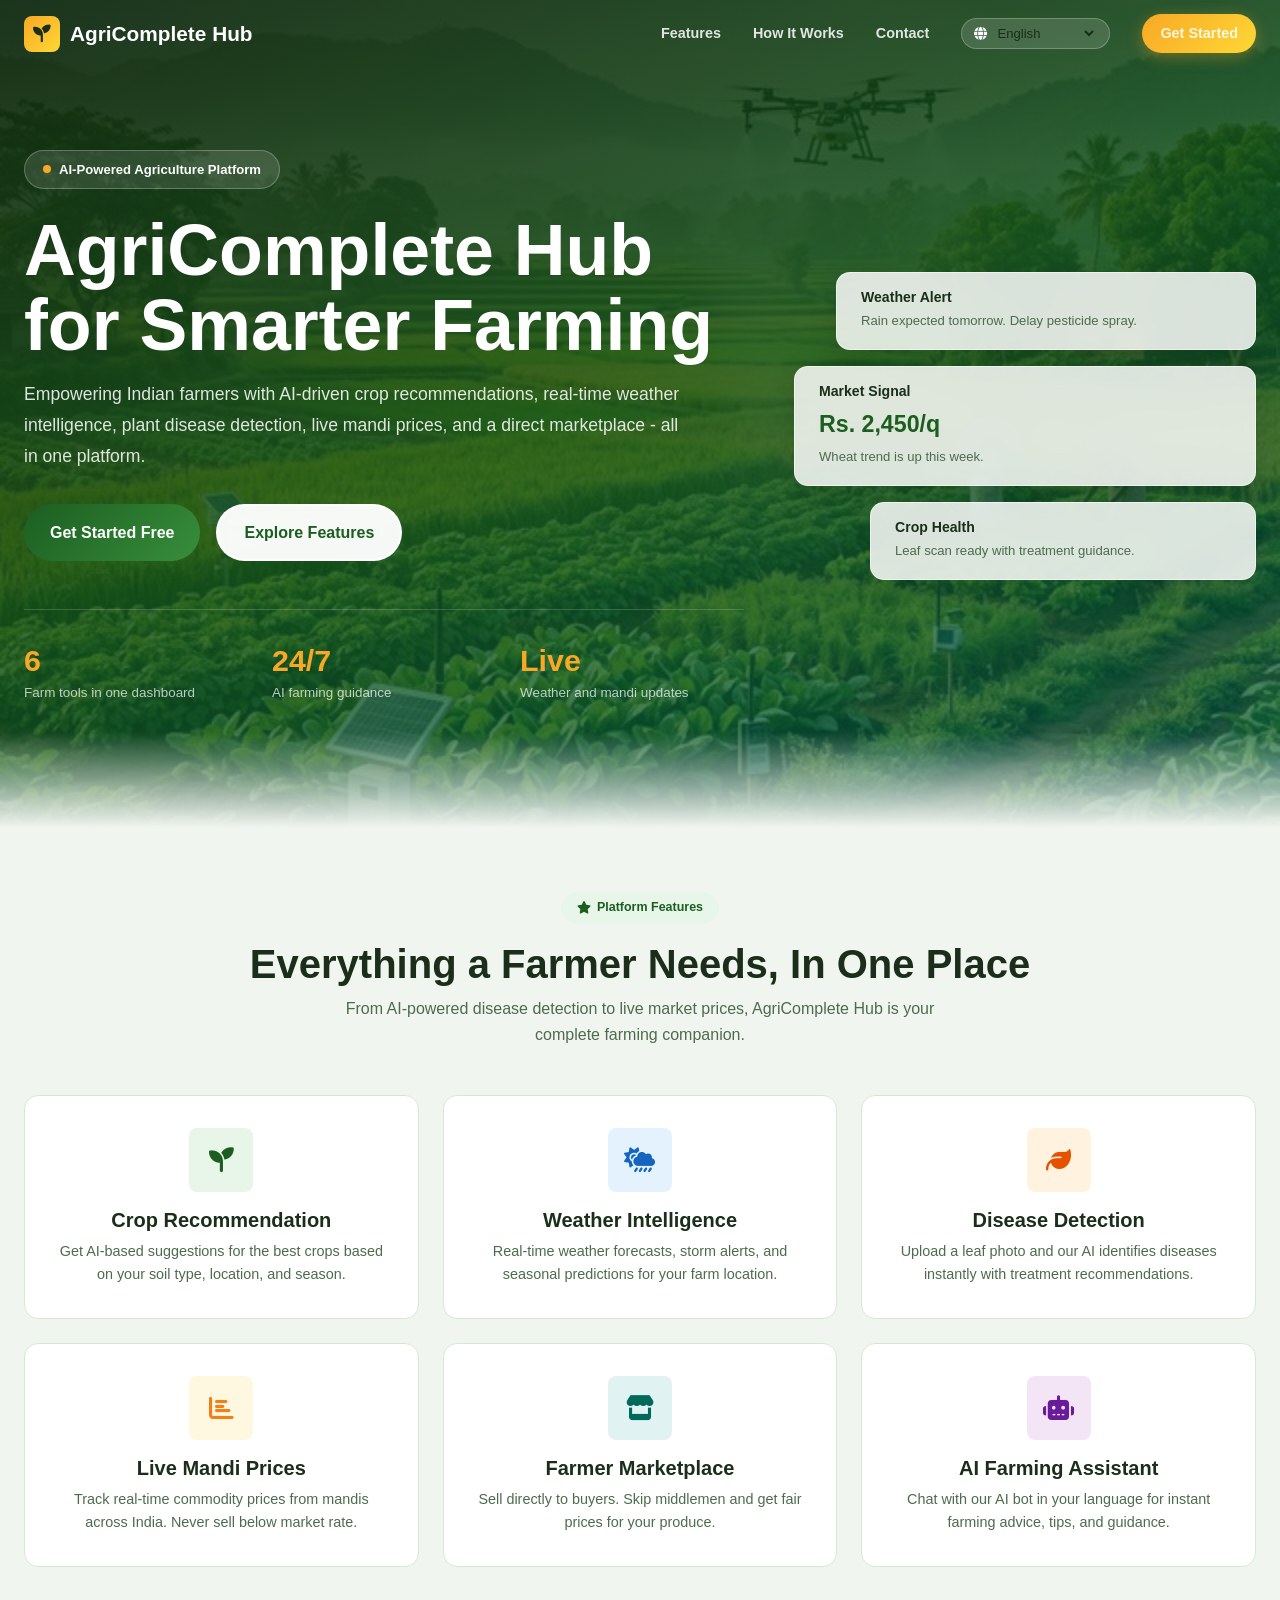
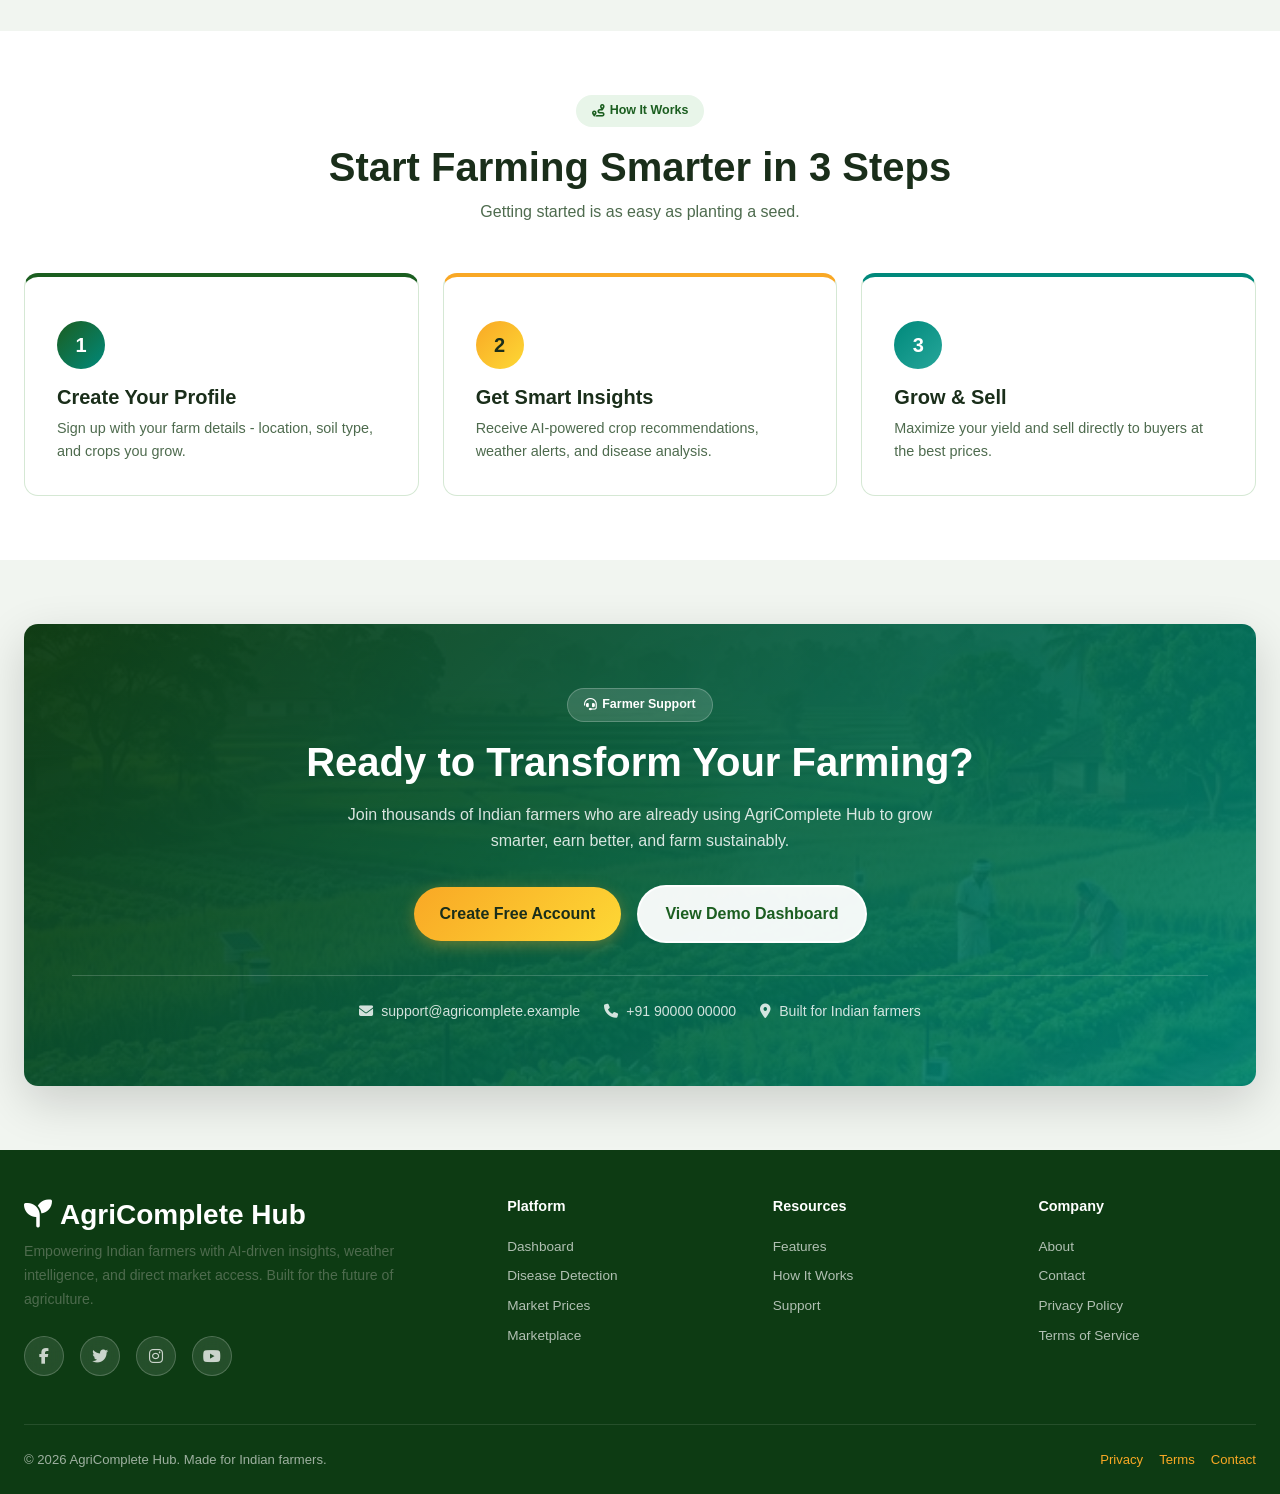
==== commit dde63e2e: "Prepare deployment and optimize disease detection" ====
--- a/agricomplete-hub/frontend/index.html
+++ b/agricomplete-hub/frontend/index.html
@@ -6,7 +6,8 @@
  <title>AgriComplete Hub - Smart Farming Made Simple</title>
  <meta name="description" content="AgriComplete Hub is an AI-powered agriculture platform helping farmers with crop recommendations, weather alerts, disease detection, market prices, and direct buyer connections.">
  <link rel="stylesheet" href="css/style.css?v=price-controls-20260604">
- <link rel="stylesheet" href="https://cdnjs.cloudflare.com/ajax/libs/font-awesome/6.5.1/css/all.min.css">
+ <link rel="stylesheet" href="https://cdnjs.cloudflare.com/ajax/libs/font-awesome/6.5.1/css/all.min.css" media="print" onload="this.media='all'">
+ <noscript><link rel="stylesheet" href="https://cdnjs.cloudflare.com/ajax/libs/font-awesome/6.5.1/css/all.min.css"></noscript>
 </head>
 <body>
 
@@ -235,6 +236,6 @@
  </div>
  </footer>
 
- <script src="js/main.js?v=deploy-auth-20260608"></script>
+ <script src="js/landing.js?v=fast-start-20260610"></script>
 </body>
 </html>
--- a/agricomplete-hub/frontend/css/style.css
+++ b/agricomplete-hub/frontend/css/style.css
@@ -1,8 +1,6 @@
 /* =============================================
  AgriComplete Hub — Design System
  ============================================= */
-@import url('https://fonts.googleapis.com/css2?family=Inter:wght@300;400;500;600;700;800;900&family=Outfit:wght@400;500;600;700;800&display=swap');
-
 /* ---------- CSS Variables ---------- */:root {
  /* Brand */
  --color-primary: #1B5E20;
@@ -53,8 +51,8 @@
  --space-3xl: 64px;
 
  /* Typography */
- --font-primary: 'Inter', -apple-system, sans-serif;
- --font-heading: 'Outfit', 'Inter', sans-serif;
+ --font-primary: Inter, "Segoe UI", Arial, sans-serif;
+ --font-heading: Outfit, Inter, "Segoe UI", Arial, sans-serif;
 
  /* Transitions */
  --ease-smooth: cubic-bezier(.4,0,.2,1);
@@ -2914,4 +2912,4 @@
 @keyframes growUp {
  from { transform: scaleY(0); transform-origin: bottom; opacity: 0; }
  to { transform: scaleY(1); transform-origin: bottom; opacity: 1; }
-}+}
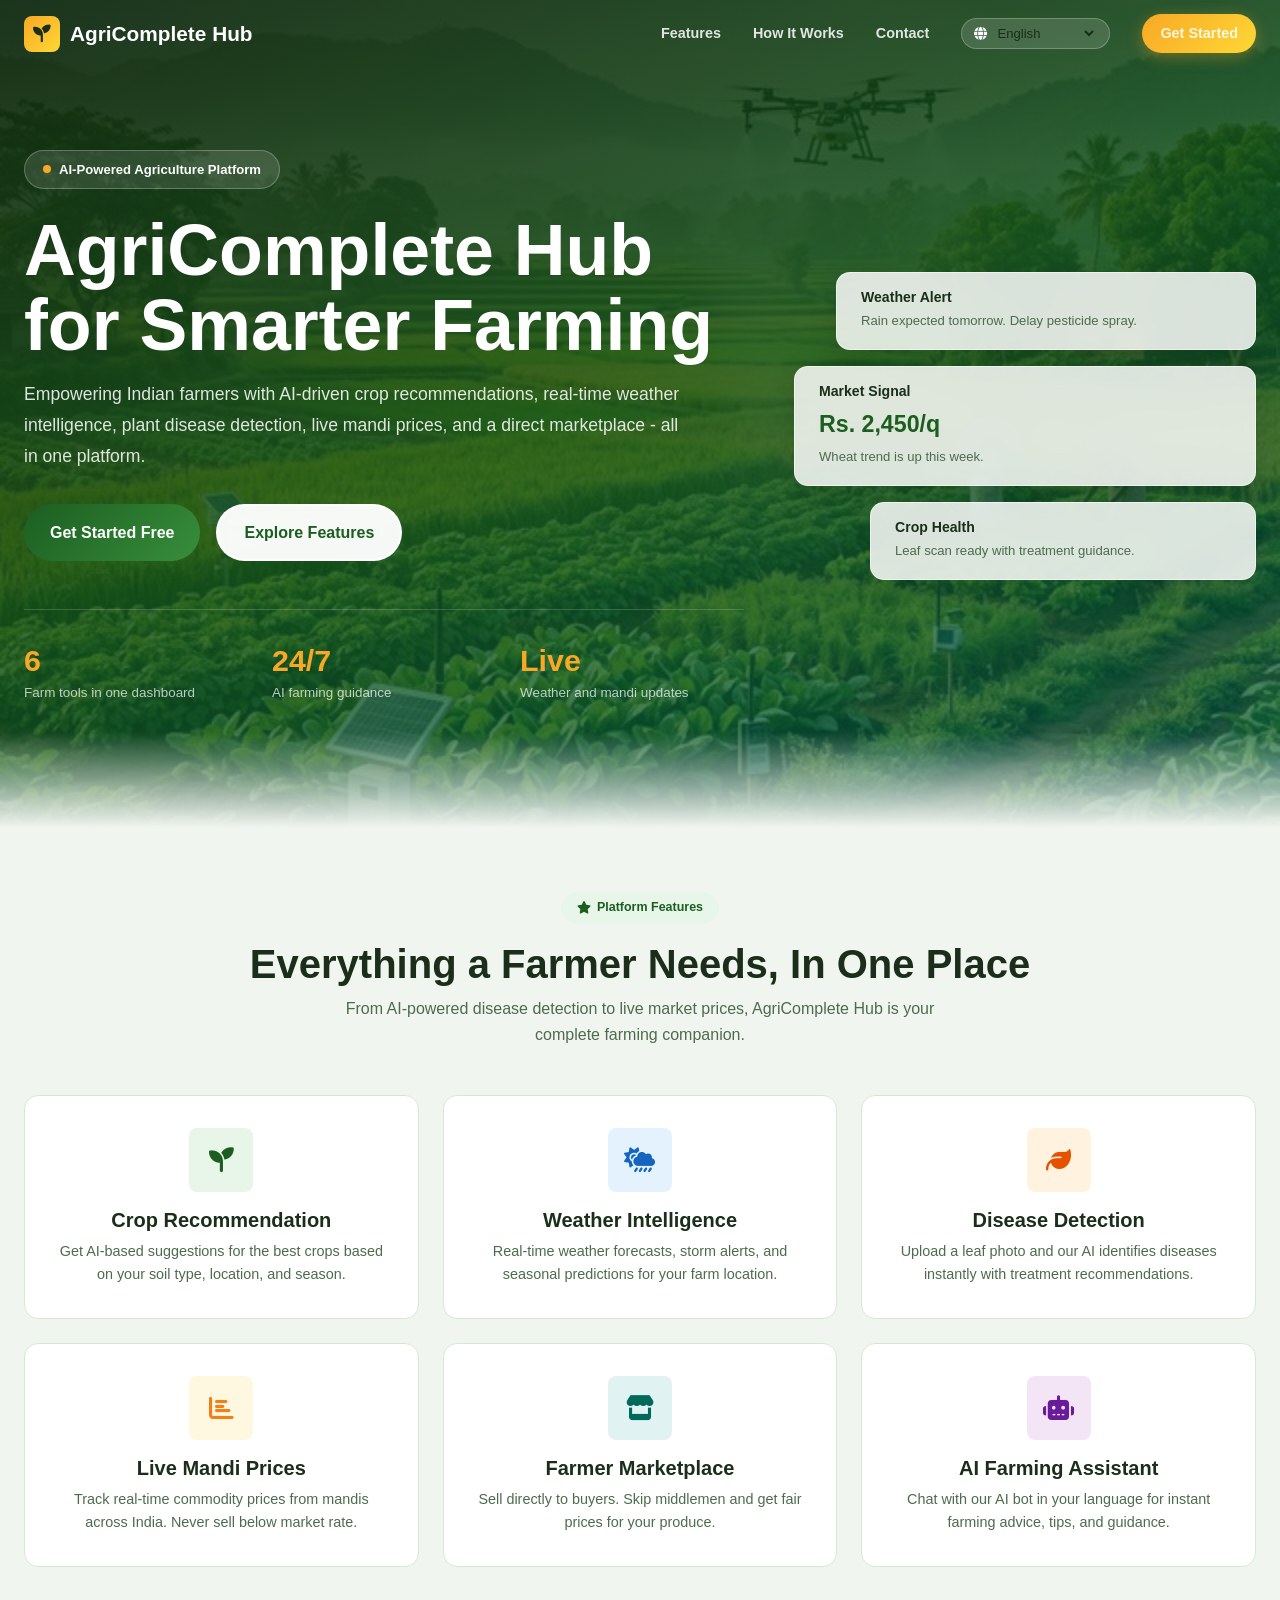
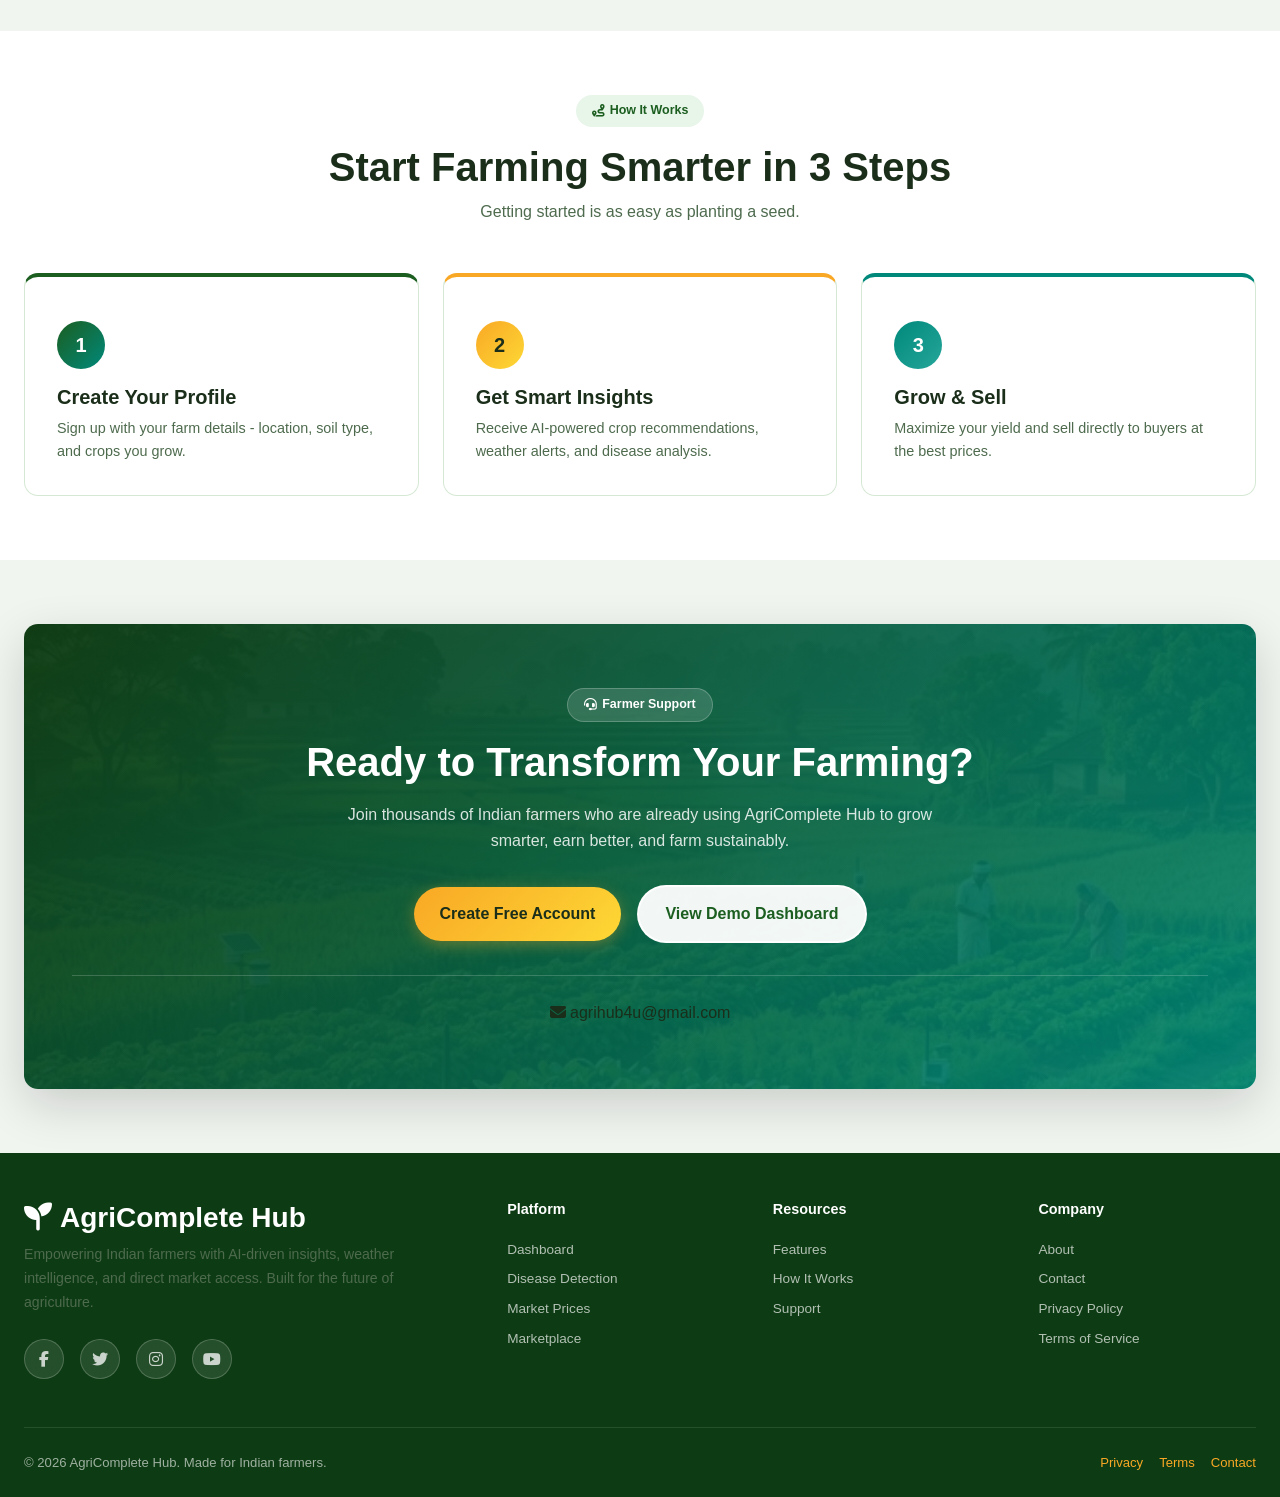
==== commit 2a41843e: "Email for more information" ====
--- a/agricomplete-hub/frontend/index.html
+++ b/agricomplete-hub/frontend/index.html
@@ -180,9 +180,7 @@
  <a href="dashboard.html" class="btn btn-secondary btn-lg" data-i18n="cta_btn2">View Demo Dashboard</a>
  </div>
  <div class="contact-list" aria-label="Contact options">
- <span><i class="fas fa-envelope"></i> <span data-i18n="contact_email">support@agricomplete.example</span></span>
- <span><i class="fas fa-phone"></i> <span data-i18n="contact_phone">+91 90000 00000</span></span>
- <span><i class="fas fa-location-dot"></i> <span data-i18n="contact_location">Built for Indian farmers</span></span>
+ <a href="mailto:agrihub4u@gmail.com"><i class="fas fa-envelope"></i> agrihub4u@gmail.com</a>
  </div>
  </div>
  </div>
--- a/agricomplete-hub/frontend/css/style.css
+++ b/agricomplete-hub/frontend/css/style.css
@@ -2130,6 +2130,21 @@
  flex-direction:column;
  gap:var(--space-md);
  padding:var(--space-lg) var(--space-xl) var(--space-xl);
+}.reset-resend-btn {
+ display:inline-flex;
+ align-items:center;
+ justify-content:center;
+ gap:7px;
+ align-self:flex-start;
+ padding:4px 0;
+ border:0;
+ background:transparent;
+ color:var(--color-primary);
+ font-size:.84rem;
+ font-weight:800;
+}.reset-resend-btn:disabled {
+ color:var(--text-muted);
+ cursor:not-allowed;
 }.market-report-reasons {
  display:grid;
  grid-template-columns:repeat(2, minmax(0, 1fr));
@@ -2913,3 +2928,113 @@
  from { transform: scaleY(0); transform-origin: bottom; opacity: 0; }
  to { transform: scaleY(1); transform-origin: bottom; opacity: 1; }
 }
+
+/* In-app status notifications */
+.app-toast {
+ --toast-accent:#217A3E;
+ position:fixed;
+ top:24px;
+ right:24px;
+ z-index:1000;
+ display:grid;
+ grid-template-columns:42px minmax(0, 1fr) 32px;
+ align-items:center;
+ gap:12px;
+ width:min(410px, calc(100vw - 32px));
+ min-height:78px;
+ padding:14px 12px 14px 14px;
+ overflow:hidden;
+ border:1px solid #D7E7DA;
+ border-radius:8px;
+ background:#FFFFFF;
+ color:#18351F;
+ box-shadow:0 18px 48px rgba(10,38,18,.2);
+ animation:toastSlideIn .28s ease-out both;
+}
+.app-toast.toast-error { --toast-accent:#C62828; border-color:#F0CECE; }
+.app-toast.toast-warning { --toast-accent:#B26A00; border-color:#EEDDBD; }
+.app-toast.toast-info { --toast-accent:#087F8C; border-color:#C5E4E7; }
+.toast-icon-wrap {
+ display:flex;
+ align-items:center;
+ justify-content:center;
+ width:42px;
+ height:42px;
+ border-radius:50%;
+ background:#EAF5ED;
+ color:var(--toast-accent);
+ font-size:1rem;
+}
+.toast-error .toast-icon-wrap { background:#FCECEC; }
+.toast-warning .toast-icon-wrap { background:#FFF5DF; }
+.toast-info .toast-icon-wrap { background:#E5F5F6; }
+.toast-content {
+ display:flex;
+ min-width:0;
+ flex-direction:column;
+ gap:3px;
+}
+.toast-title {
+ color:#17351E;
+ font-size:.92rem;
+ line-height:1.25;
+}
+.toast-message {
+ color:#58705D;
+ font-size:.82rem;
+ line-height:1.45;
+ overflow-wrap:anywhere;
+}
+.toast-close {
+ display:flex;
+ align-items:center;
+ justify-content:center;
+ width:32px;
+ height:32px;
+ color:#718176;
+ border-radius:50%;
+ transition:background var(--transition-fast), color var(--transition-fast);
+}
+.toast-close:hover {
+ background:#EEF3EF;
+ color:#18351F;
+}
+.toast-progress {
+ position:absolute;
+ right:0;
+ bottom:0;
+ left:0;
+ height:3px;
+ background:var(--toast-accent);
+ transform-origin:left;
+ animation:toastProgress 4.5s linear both;
+}
+.toast-error .toast-progress { animation-duration:6s; }
+.app-toast.toast-hide { animation:toastSlideOut .26s ease-in both; }
+@keyframes toastSlideIn {
+ from { opacity:0; transform:translateY(-12px) translateX(18px); }
+ to { opacity:1; transform:translateY(0) translateX(0); }
+}
+@keyframes toastSlideOut {
+ from { opacity:1; transform:translateY(0) translateX(0); }
+ to { opacity:0; transform:translateY(-8px) translateX(18px); }
+}
+@keyframes toastProgress {
+ from { transform:scaleX(1); }
+ to { transform:scaleX(0); }
+}
+@media(max-width:600px) {
+ .app-toast {
+  top:12px;
+  right:16px;
+  left:16px;
+  width:auto;
+ }
+}
+@media(prefers-reduced-motion:reduce) {
+ .app-toast,
+ .app-toast.toast-hide,
+ .toast-progress {
+  animation:none;
+ }
+}
